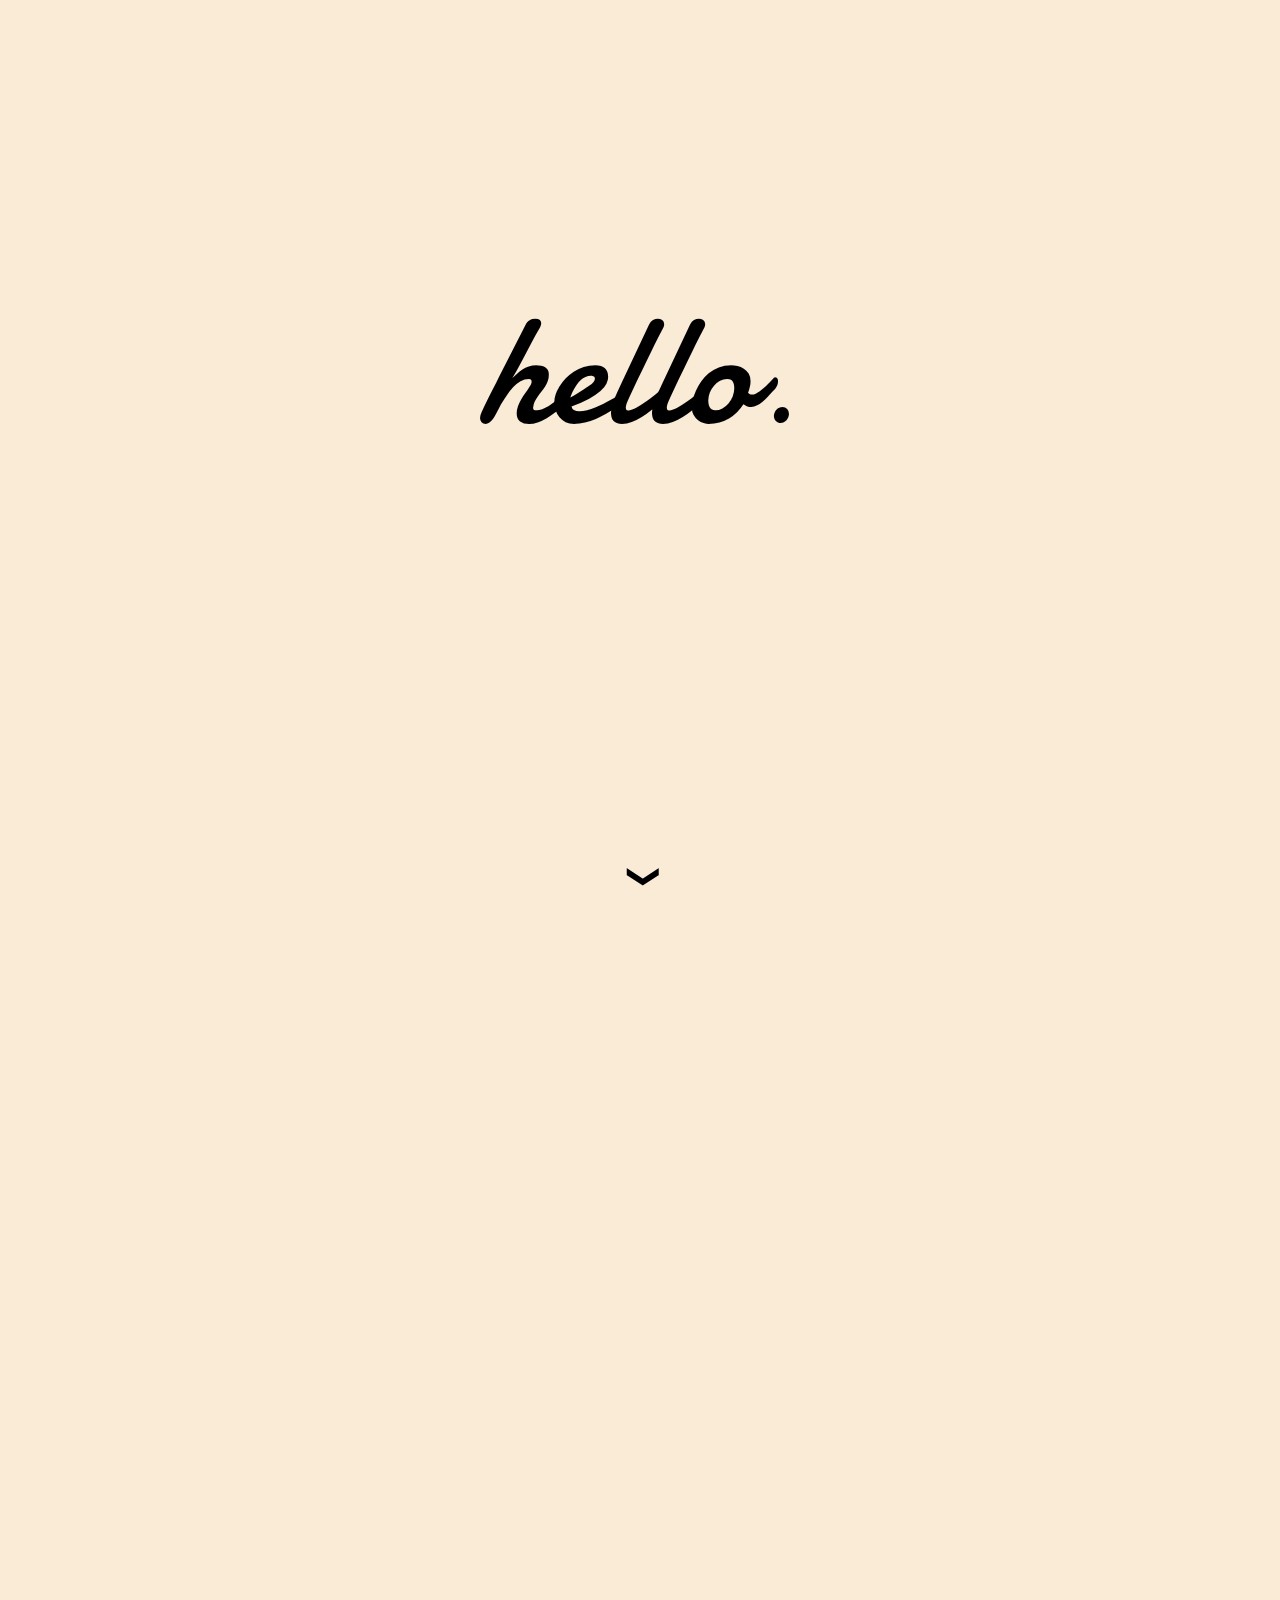
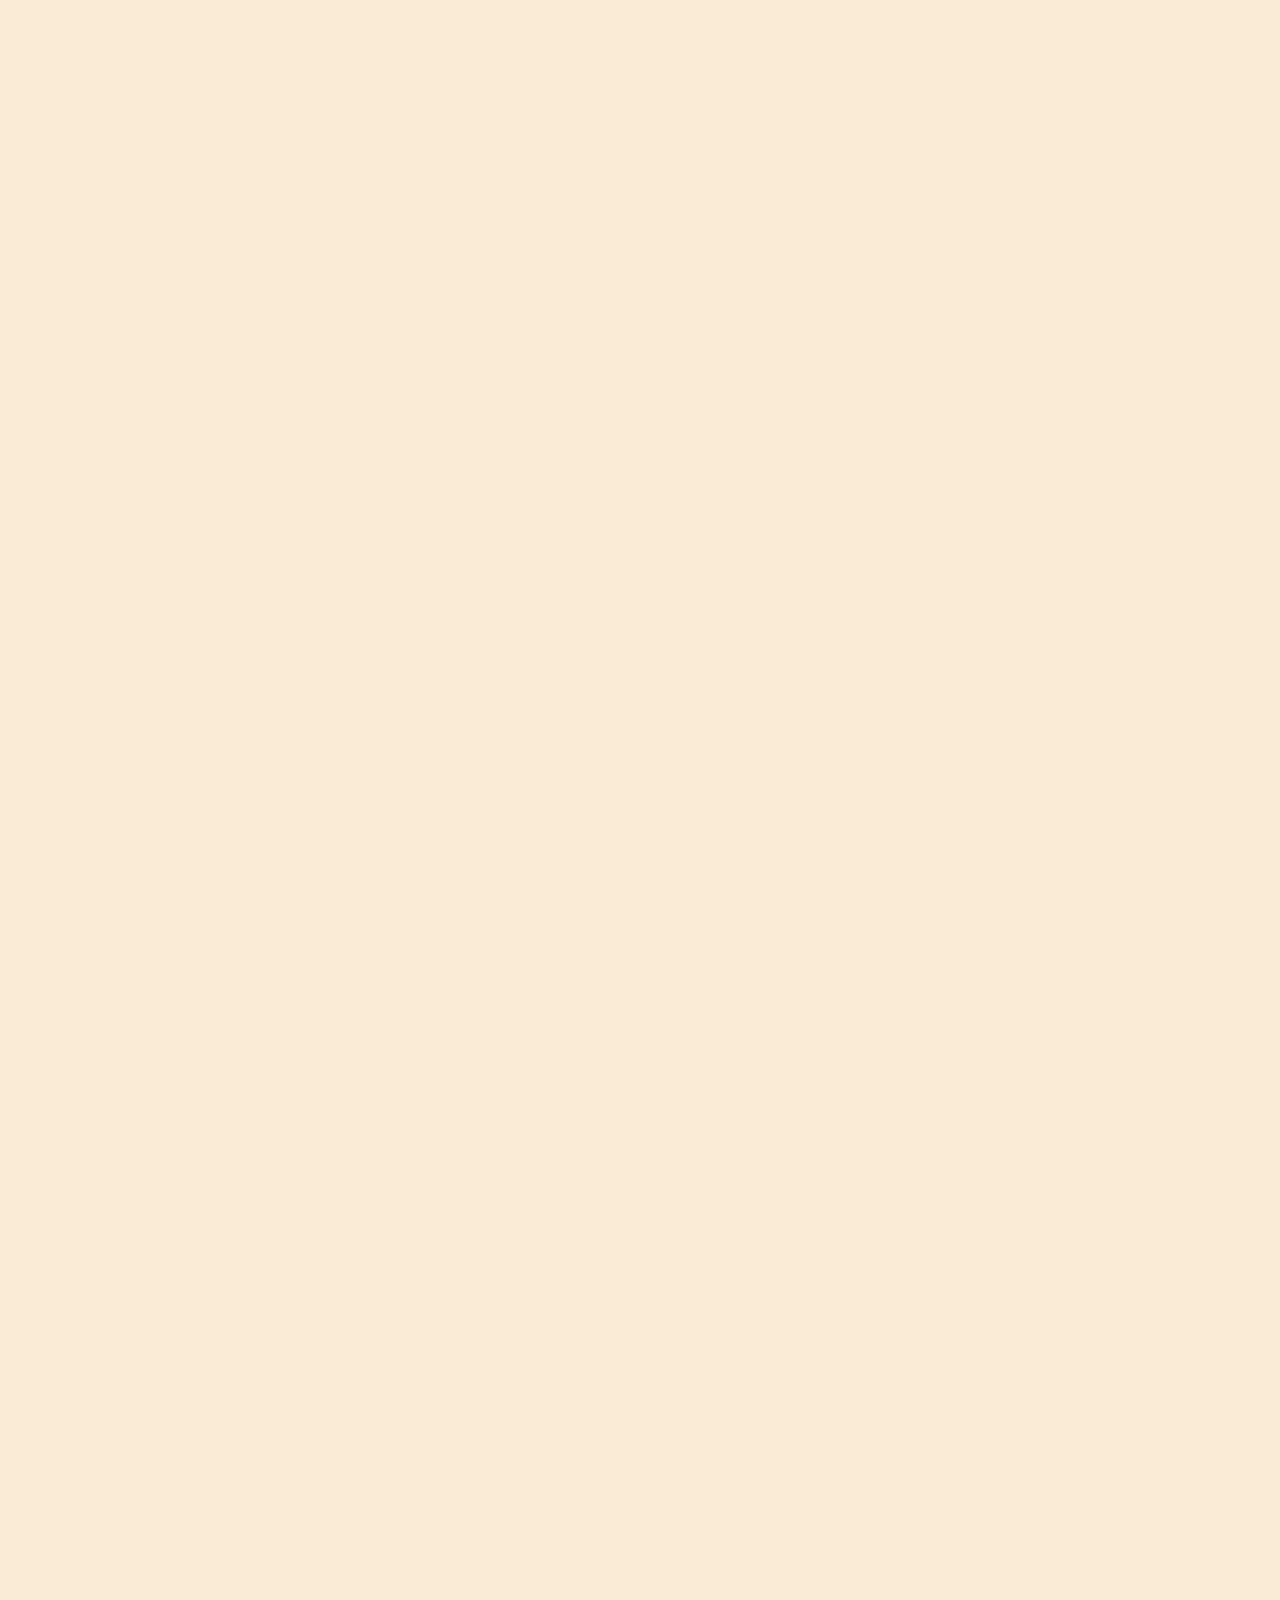
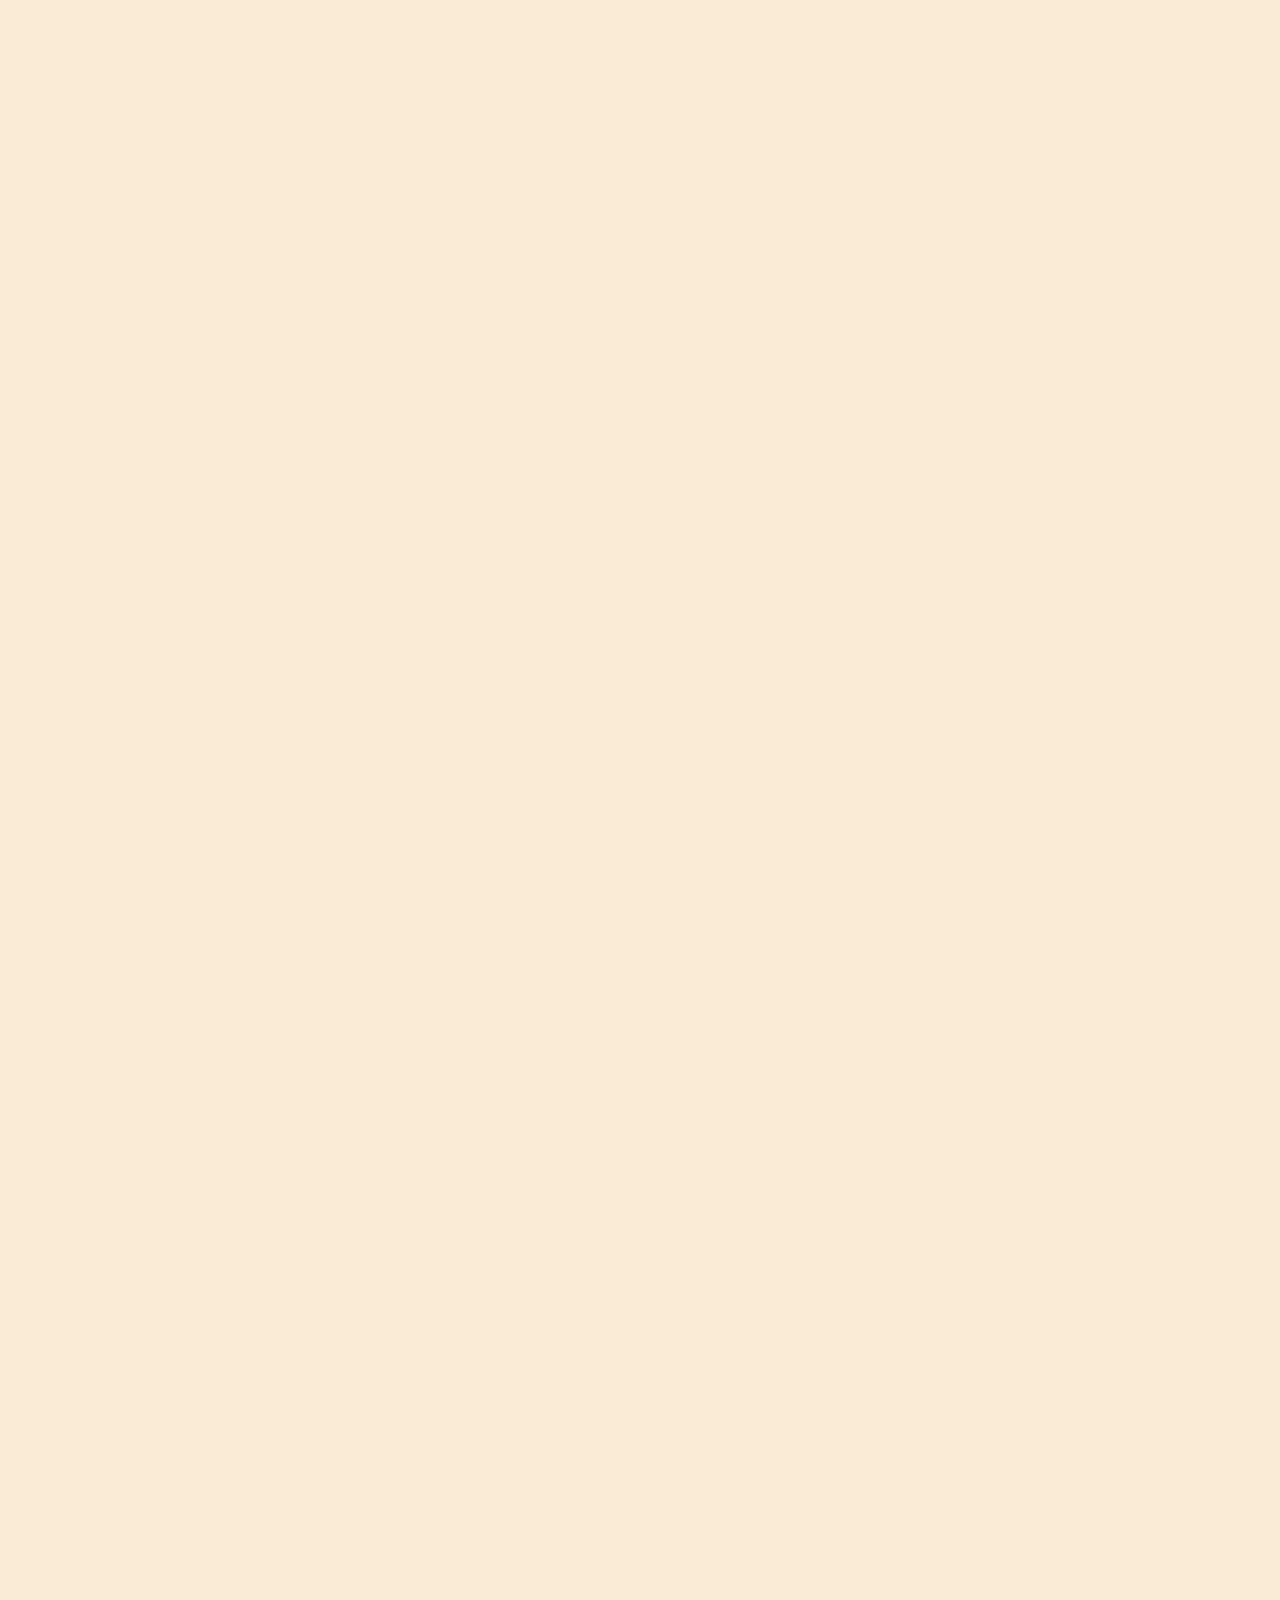
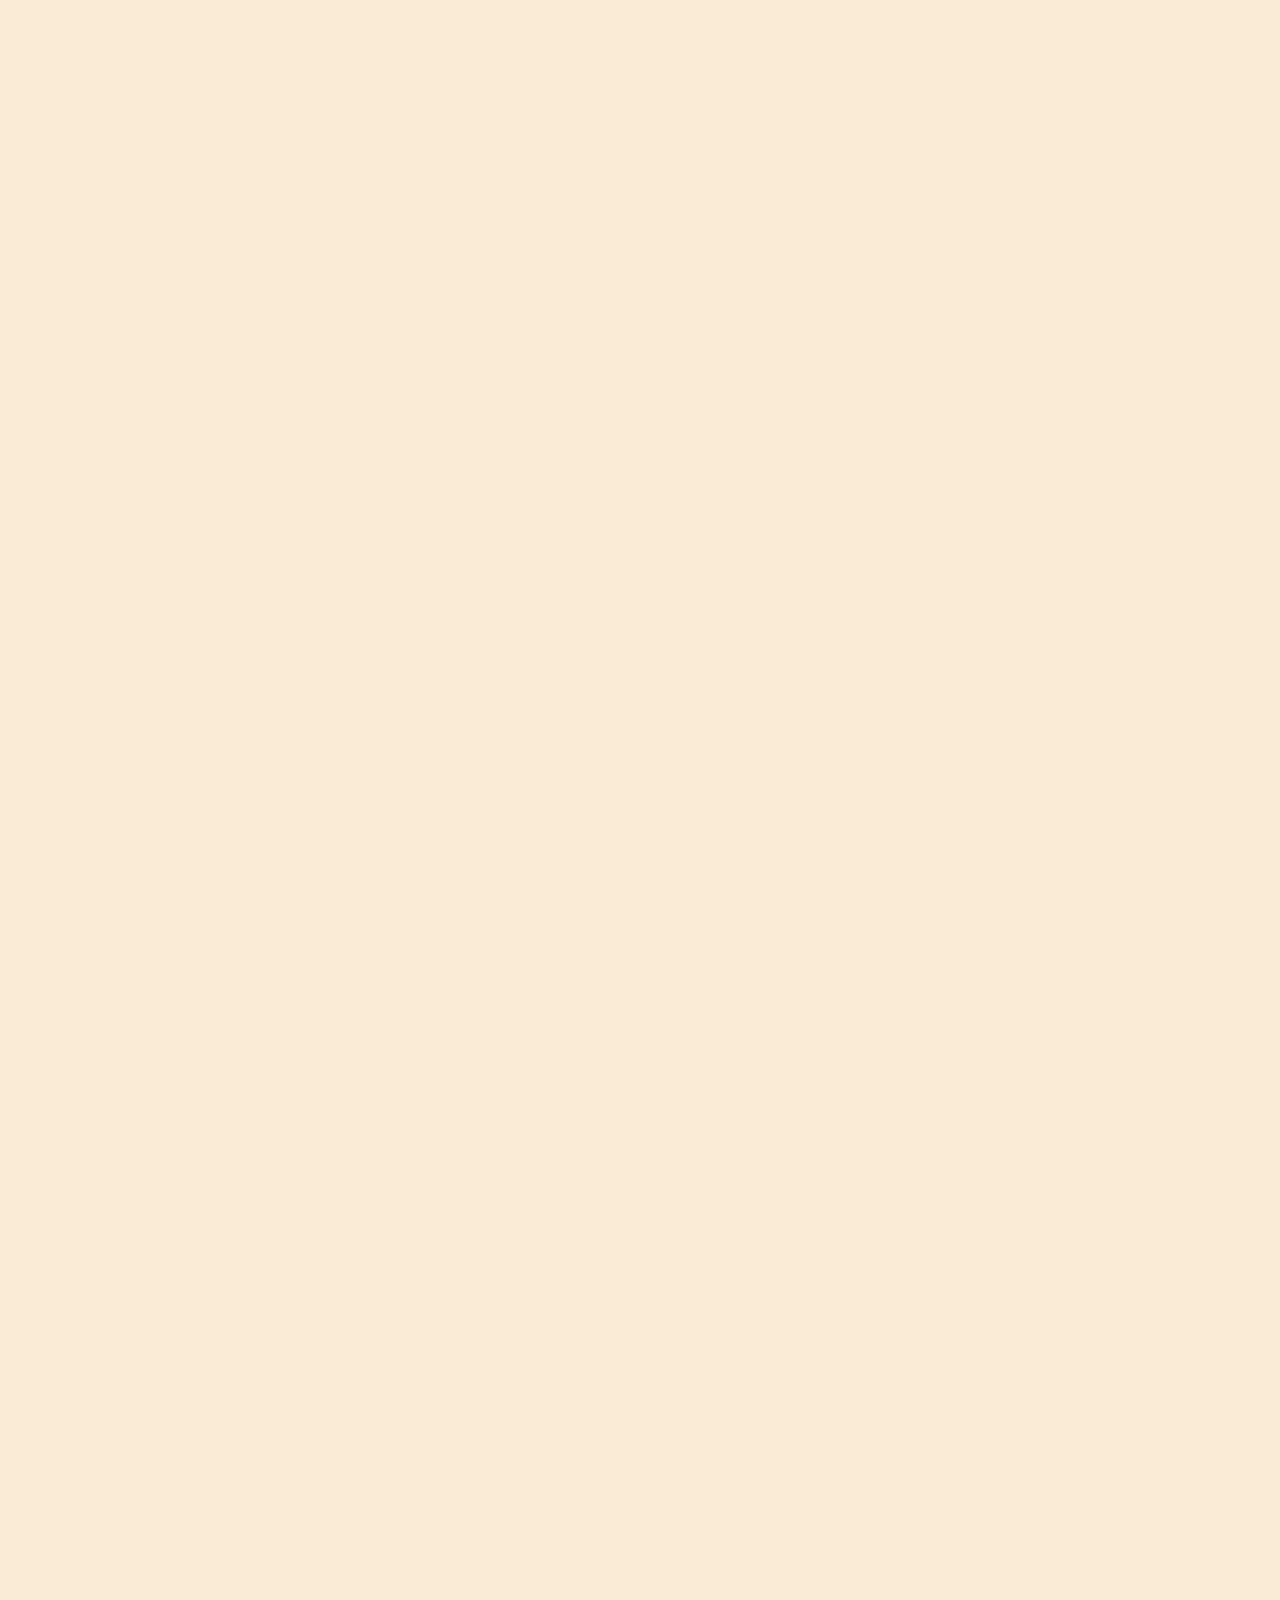
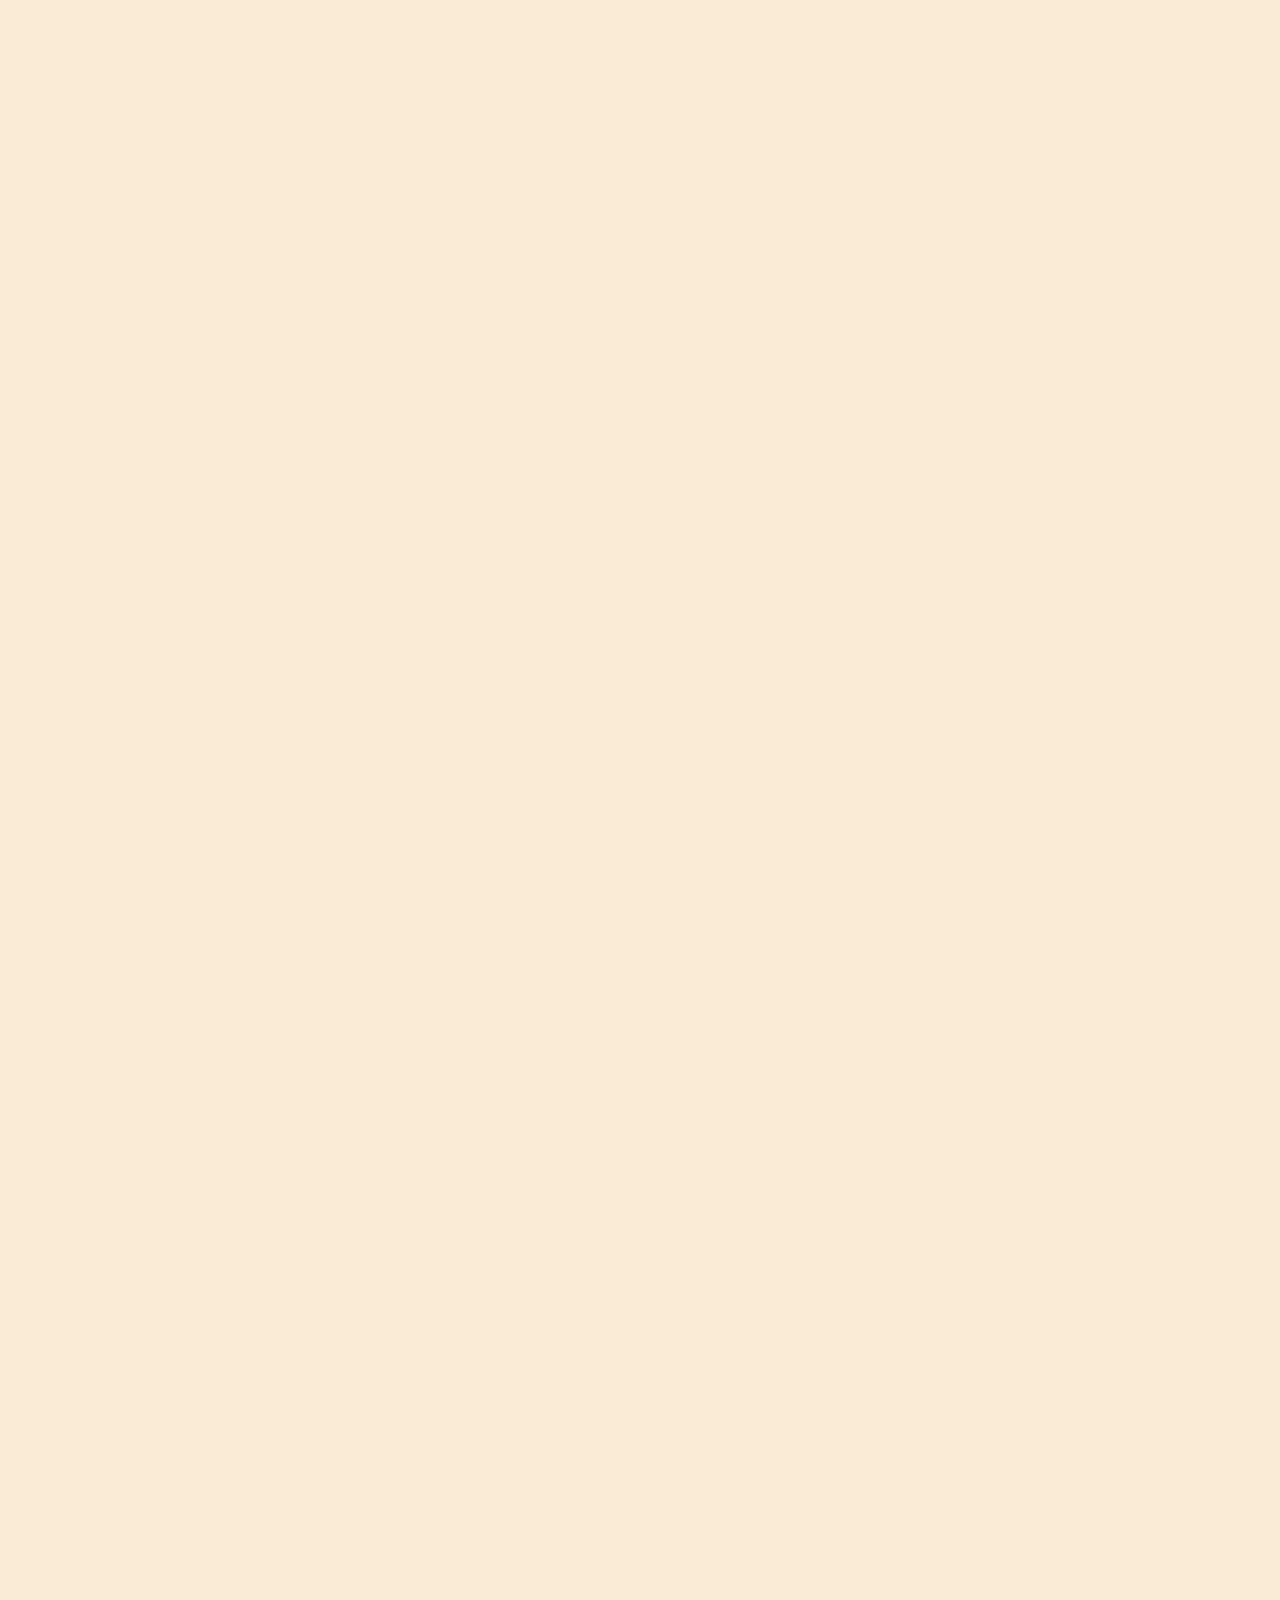
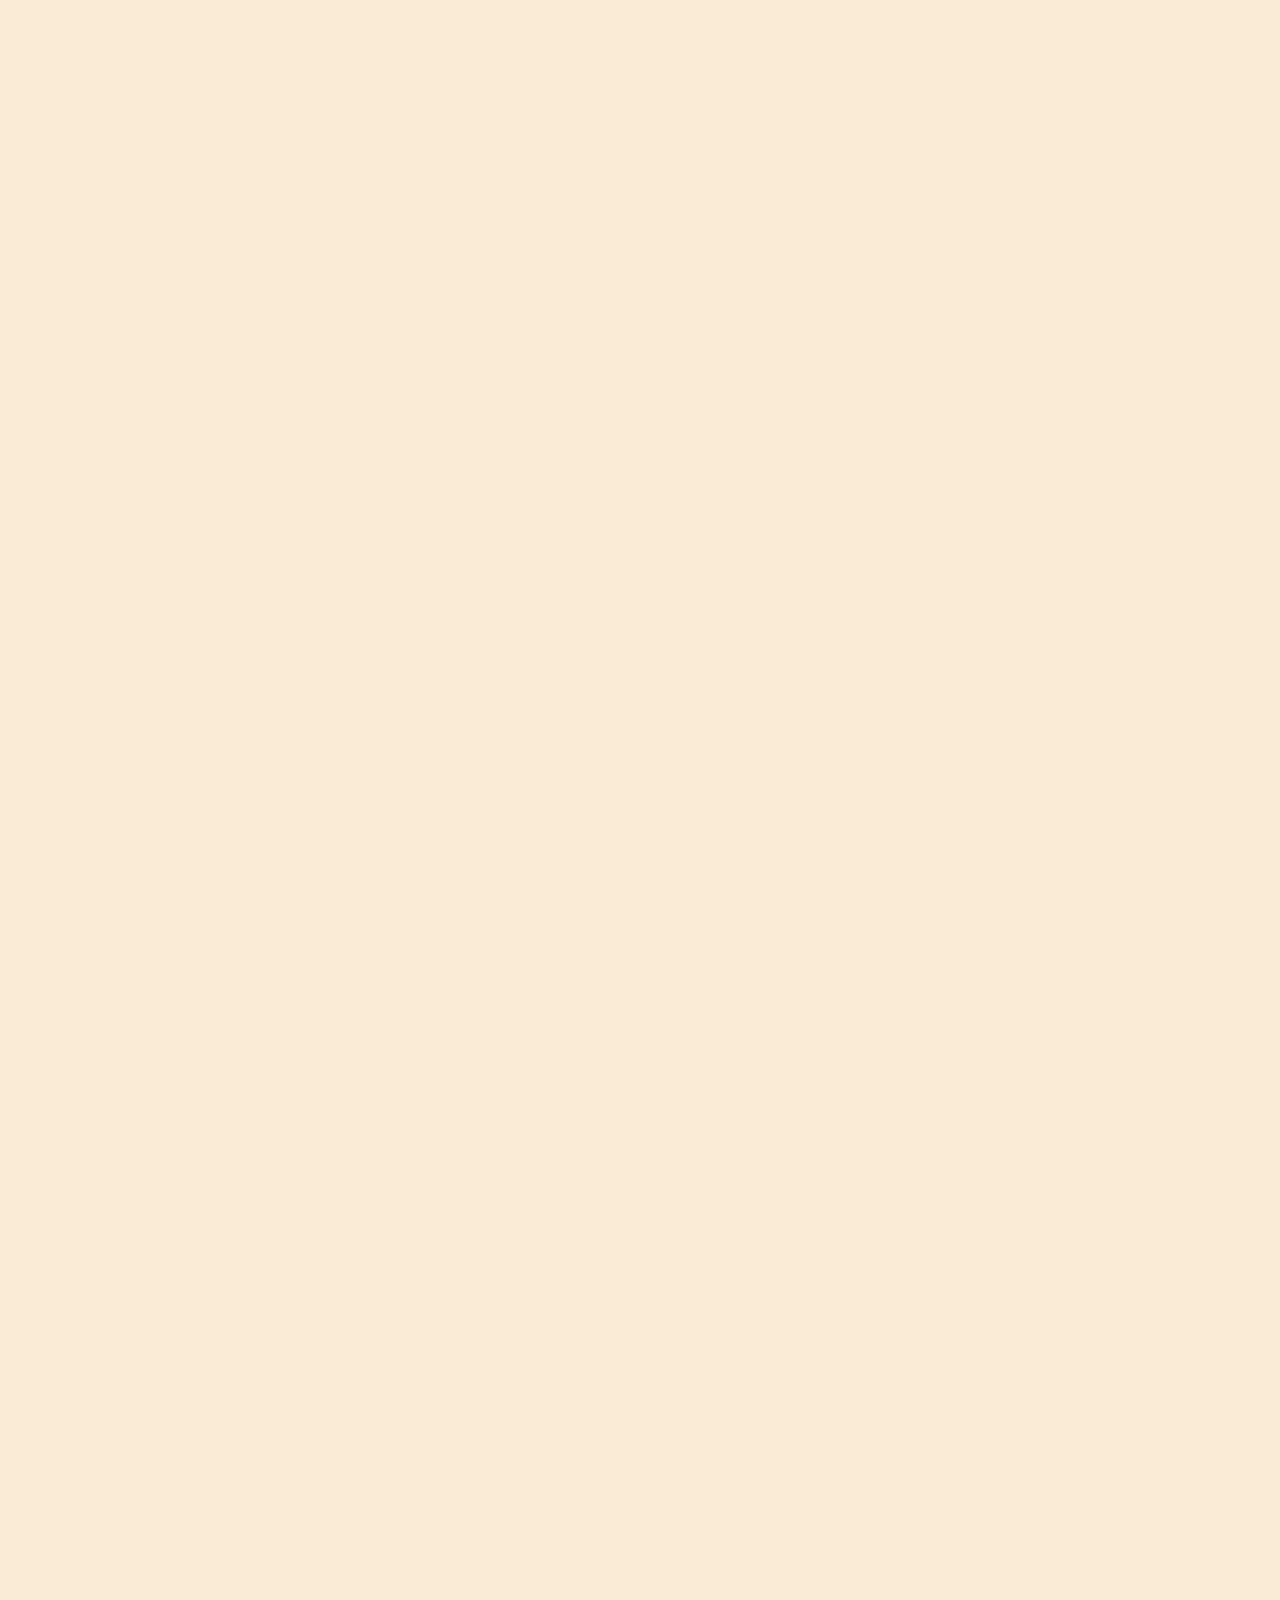
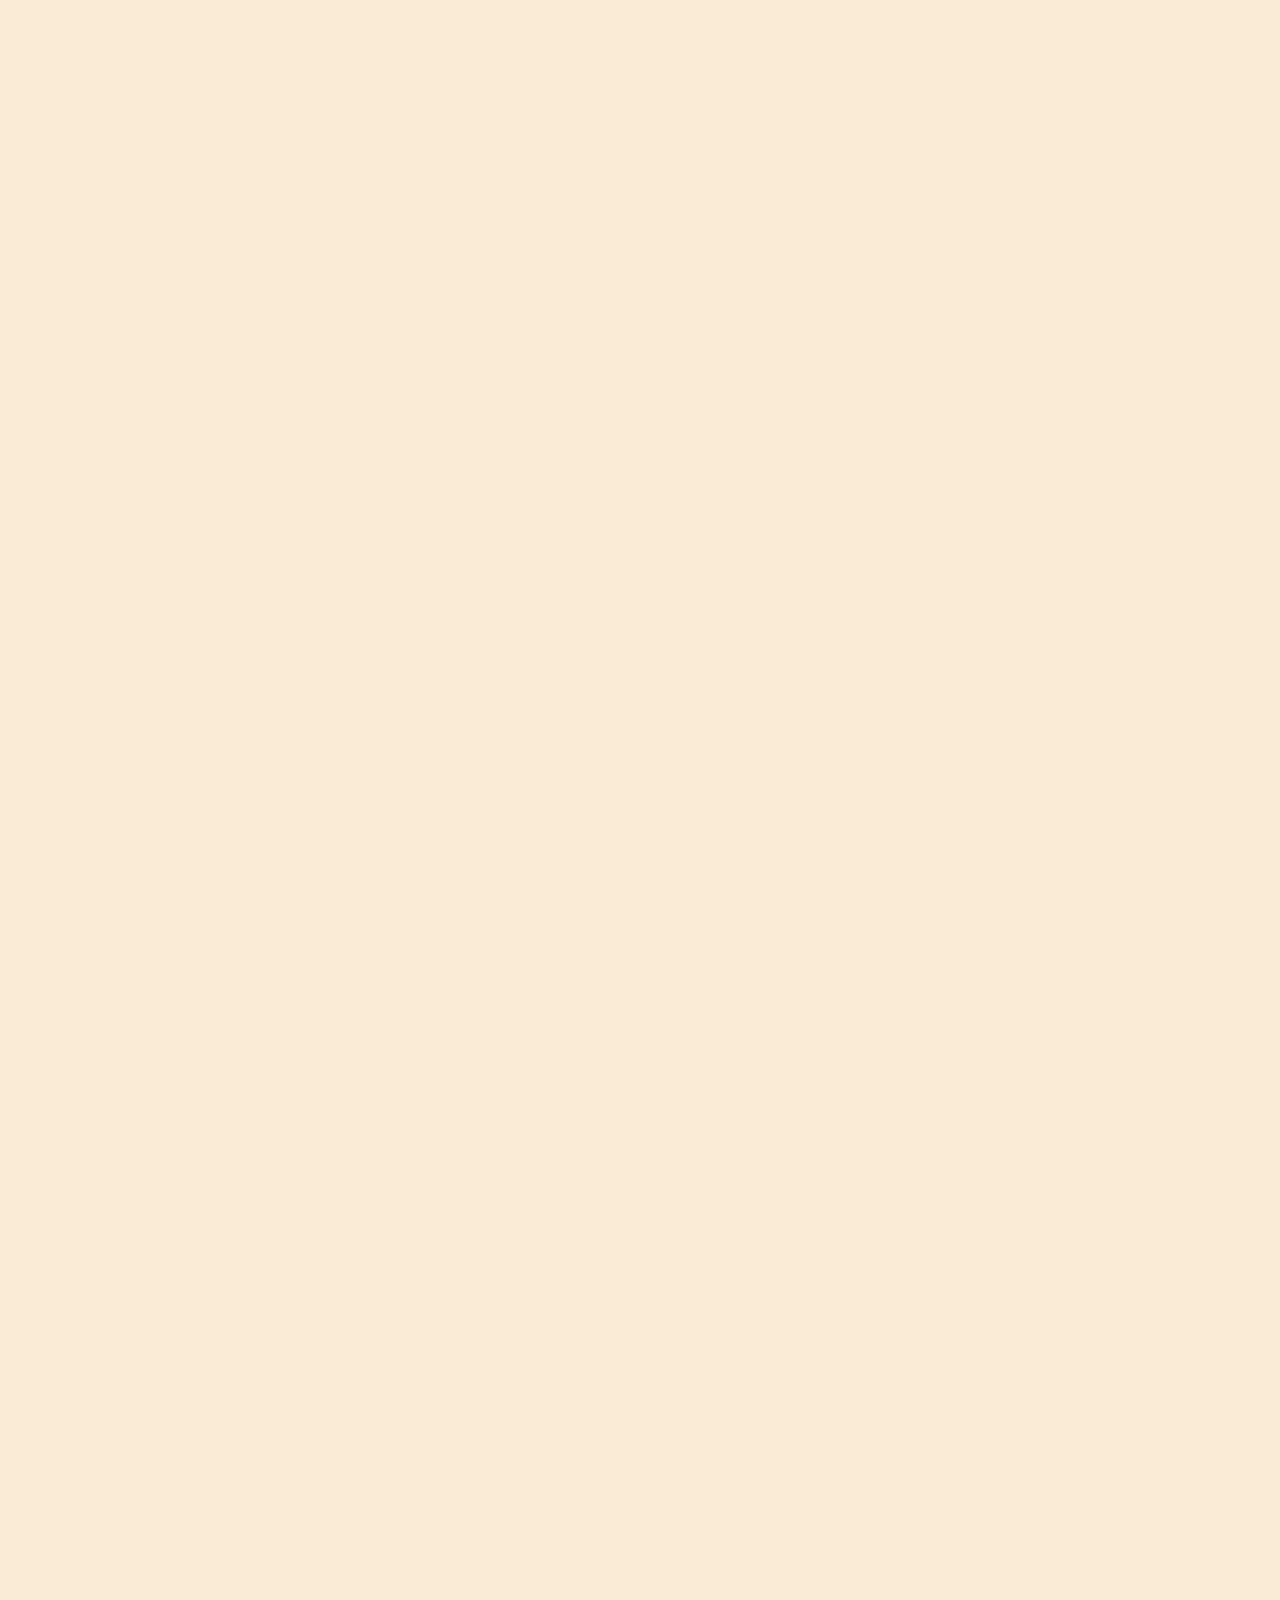
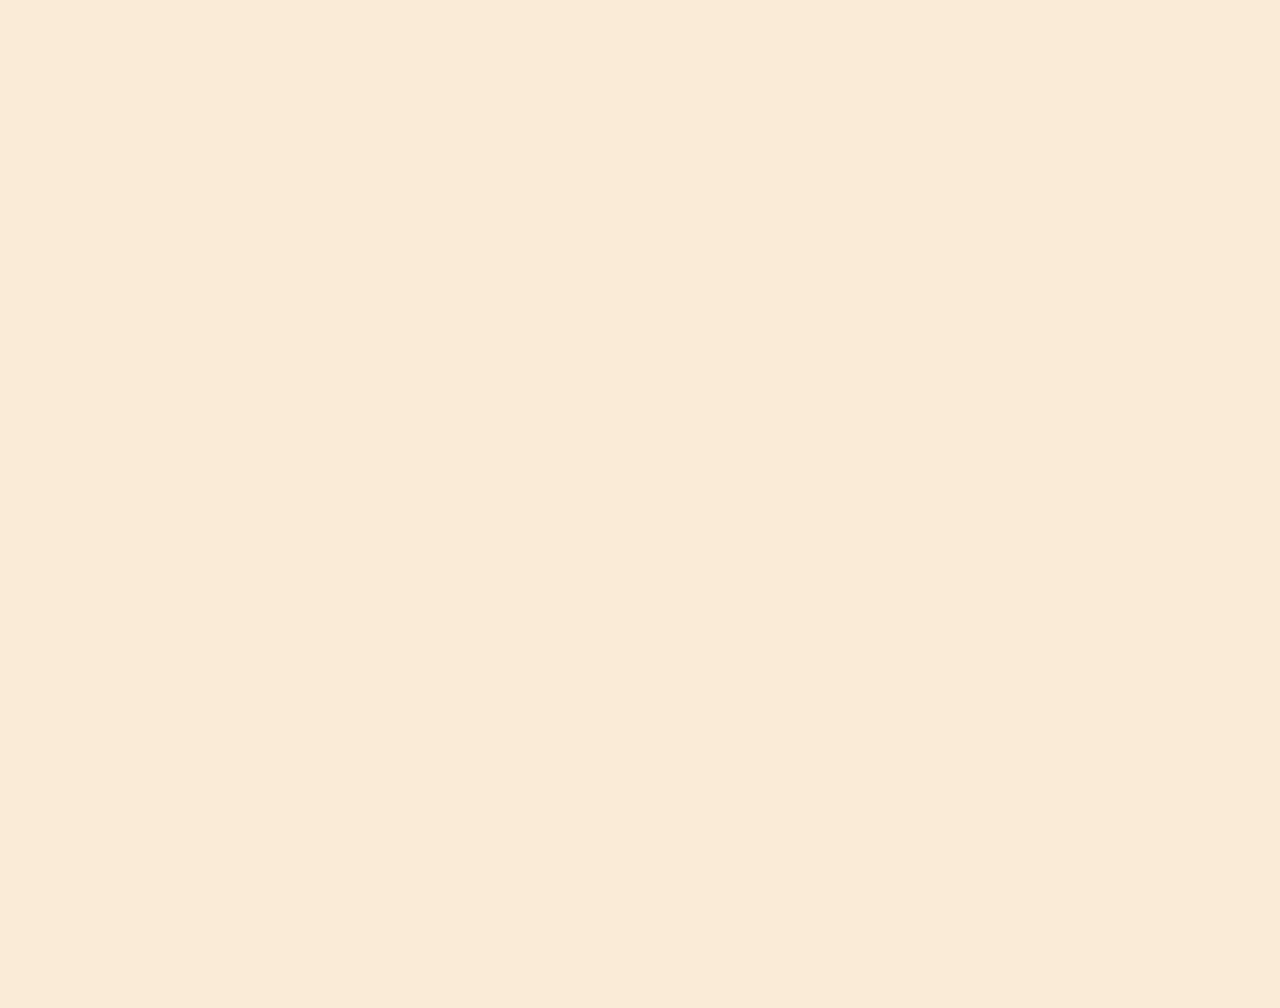
==== index.html @ c4cb9c47 "Deploying to gh-pages from  @ 0d0c3f2509e7173edc07e00ec628db871121295c 🚀" ====
<!doctype html><html lang="en"><head><meta charset="utf-8"/><link rel="icon" href="/favicon.ico"/><meta name="viewport" content="width=device-width,initial-scale=1"/><meta name="theme-color" content="#000000"/><meta name="description" content="Madeline is a front-end web developer and designer"/><link rel="apple-touch-icon" href="/logo192.png"/><link rel="manifest" href="/manifest.json"/><title>Madeline</title><link href="/static/css/main.e21a1686.chunk.css" rel="stylesheet"></head><body><noscript>You need to enable JavaScript to run this app.</noscript><div id="root"></div><script>!function(e){function t(t){for(var n,i,a=t[0],c=t[1],l=t[2],s=0,p=[];s<a.length;s++)i=a[s],Object.prototype.hasOwnProperty.call(o,i)&&o[i]&&p.push(o[i][0]),o[i]=0;for(n in c)Object.prototype.hasOwnProperty.call(c,n)&&(e[n]=c[n]);for(f&&f(t);p.length;)p.shift()();return u.push.apply(u,l||[]),r()}function r(){for(var e,t=0;t<u.length;t++){for(var r=u[t],n=!0,a=1;a<r.length;a++){var c=r[a];0!==o[c]&&(n=!1)}n&&(u.splice(t--,1),e=i(i.s=r[0]))}return e}var n={},o={1:0},u=[];function i(t){if(n[t])return n[t].exports;var r=n[t]={i:t,l:!1,exports:{}};return e[t].call(r.exports,r,r.exports,i),r.l=!0,r.exports}i.e=function(e){var t=[],r=o[e];if(0!==r)if(r)t.push(r[2]);else{var n=new Promise((function(t,n){r=o[e]=[t,n]}));t.push(r[2]=n);var u,a=document.createElement("script");a.charset="utf-8",a.timeout=120,i.nc&&a.setAttribute("nonce",i.nc),a.src=function(e){return i.p+"static/js/"+({}[e]||e)+"."+{3:"10ec6195"}[e]+".chunk.js"}(e);var c=new Error;u=function(t){a.onerror=a.onload=null,clearTimeout(l);var r=o[e];if(0!==r){if(r){var n=t&&("load"===t.type?"missing":t.type),u=t&&t.target&&t.target.src;c.message="Loading chunk "+e+" failed.\n("+n+": "+u+")",c.name="ChunkLoadError",c.type=n,c.request=u,r[1](c)}o[e]=void 0}};var l=setTimeout((function(){u({type:"timeout",target:a})}),12e4);a.onerror=a.onload=u,document.head.appendChild(a)}return Promise.all(t)},i.m=e,i.c=n,i.d=function(e,t,r){i.o(e,t)||Object.defineProperty(e,t,{enumerable:!0,get:r})},i.r=function(e){"undefined"!=typeof Symbol&&Symbol.toStringTag&&Object.defineProperty(e,Symbol.toStringTag,{value:"Module"}),Object.defineProperty(e,"__esModule",{value:!0})},i.t=function(e,t){if(1&t&&(e=i(e)),8&t)return e;if(4&t&&"object"==typeof e&&e&&e.__esModule)return e;var r=Object.create(null);if(i.r(r),Object.defineProperty(r,"default",{enumerable:!0,value:e}),2&t&&"string"!=typeof e)for(var n in e)i.d(r,n,function(t){return e[t]}.bind(null,n));return r},i.n=function(e){var t=e&&e.__esModule?function(){return e.default}:function(){return e};return i.d(t,"a",t),t},i.o=function(e,t){return Object.prototype.hasOwnProperty.call(e,t)},i.p="/",i.oe=function(e){throw console.error(e),e};var a=this["webpackJsonpportfolio-website"]=this["webpackJsonpportfolio-website"]||[],c=a.push.bind(a);a.push=t,a=a.slice();for(var l=0;l<a.length;l++)t(a[l]);var f=c;r()}([])</script><script src="/static/js/2.2f15a3e2.chunk.js"></script><script src="/static/js/main.2f40c4f0.chunk.js"></script></body></html>
---- static/css/main.e21a1686.chunk.css ----
:root{--beige:#faebd7;--grey:#696969}body{margin:0;background-color:#faebd7;background-color:var(--beige);font-family:"Jost",sans-serif;transition-duration:.8s;transition-property:background}#root{background-color:inherit}code{font-family:source-code-pro,Menlo,Monaco,Consolas,"Courier New",monospace}a{font-style:italic;color:inherit;text-decoration:underline}@media screen and (min-width:1920px){:root{font-size:20px}}@media screen and (min-width:2560px){:root{font-size:24px}}@media screen and (min-width:3072px){:root{font-size:28px}}@media screen and (min-width:3840px){:root{font-size:32px;font-size:36px}}@media screen and (min-width:4480px){:root{font-size:40px}}@media screen and (min-width:5120px){:root{font-size:44px}}@media screen and (min-width:6016px){:root{font-size:48px}}@media screen and (min-width:7680px){:root{font-size:52px}}html{-ms-scroll-snap-type:y proximity;scroll-snap-type:y proximity}:root{--big-title-size:clamp(2.5rem,40vw,10rem);--title-size:clamp(1.25rem,10vw,2.5rem);--heading-size:0;--body-size:clamp(1rem,5vw,1.25rem);--body-size-small:clamp(0.8rem,4vw,1rem);--big-link-size:clamp(1.875rem,15vw,2.5rem);--small-link-size:clamp(1.25rem,10vw,1.875rem);--big-shadow:0 3px 12px 0 rgba(0,0,0,0.7);--y-position:calc(var(--big-link-size)*1.5 + var(--title-size)*1.25);--fade-length:80px;--info-width:min(100%,22.5rem);--info-padding-h:2rem;--info-padding-v:60px;--showcase-padding-h:1.5rem;--showcase-padding-v:60px}@keyframes welcome-hello{0%{transform:translateY(50%)}to{transform:translateY(0)}}@keyframes welcome-signature{0%{opacity:0}to{opacity:1}}@keyframes slide-in{0%{transform:translateY(32px) rotate(-90deg)}to{transform:translateY(0) rotate(-90deg)}}#dynamic-background{position:fixed;width:100vw;height:100vh;top:0;left:0;right:0;bottom:0;z-index:1;padding:0;will-change:background;transition-duration:.8s}.navbar{position:-webkit-sticky;position:sticky;margin-left:min(100%,22.5rem);margin-left:var(--info-width);margin-right:0;padding-right:min(100%,22.5rem);padding-right:var(--info-width);flex:1 1;background-color:inherit;z-index:10000}.fade-in{animation:welcome-signature 1.5s ease-out 1.5s;animation-fill-mode:both;opacity:0}.slide-in{animation:slide-in .4s ease-in-out 2s;animation-fill-mode:both}div.main{position:relative;display:flex;flex-direction:column;flex:1 1;min-height:100vh;-ms-scroll-chaining:chained;overscroll-behavior:auto;text-align:center;z-index:2;background-color:inherit}@media screen and (max-width:640px){div.main>div{padding:0 1.5rem}}.signature{font-family:"Damion"}h1.signature{font-size:clamp(2.5rem,40vw,10rem);font-size:var(--big-title-size);line-height:1;overflow:visible;animation:welcome-signature 1s ease-out 0s,welcome-hello 1s ease-in-out 1s;animation-fill-mode:both}h1.signature:after{content:".";font-size:clamp(1.875rem,30vw,7.5rem)}h2.signature{font-size:clamp(1.25rem,10vw,2.5rem);font-size:var(--title-size);line-height:1.25;overflow:hidden;transition-duration:.8s;display:flex;justify-content:center;position:-webkit-sticky;position:sticky;top:0;white-space:pre;animation-delay:1s}h2.signature>div{transition-duration:.8s;display:inline-flex}p.about{font-weight:300;font-size:clamp(1rem,5vw,1.25rem);font-size:var(--body-size);margin:0 auto;padding:0 .5em}p.about,p.copy{font-family:"Jost";max-width:40rem}p.copy{font-weight:400;font-size:clamp(.8rem,4vw,1rem);font-size:var(--body-size-small)}a.main{flex:1 1}.links{position:-webkit-sticky;position:sticky;top:calc(clamp(1.25rem, 10vw, 2.5rem)*1.25);top:calc(var(--title-size)*1.25);font-size:clamp(1.875rem,15vw,2.5rem);font-size:var(--big-link-size);line-height:1.5;height:calc(clamp(1.875rem, 15vw, 2.5rem)*1.5);height:calc(var(--big-link-size)*1.5);display:flex;box-sizing:border-box;flex-wrap:wrap;place-items:center;place-content:center;text-align:center;z-index:9999}@media screen and (max-width:640px){.links{flex-direction:column}}.links:after{opacity:0;transition-duration:.8s;background-color:inherit;content:"";width:100%;height:1rem;position:absolute;top:100%;left:0;opacity:1}.links.small{font-size:clamp(1.25rem,10vw,1.875rem);font-size:var(--small-link-size)}.links div{width:clamp(10rem,60vw,15rem);transition-duration:.8s}.links.small div{width:clamp(7.5rem,40vw,10rem)}.links a{margin:0 auto;font-weight:300;place-self:center;transition-duration:.8s}.front-page,.front-page>div{min-height:50vh;max-height:50vh}.front-page>div{display:flex;flex-direction:column;flex:1 1;height:50vh}.padding{height:20vh}.page-container{display:grid;grid-template-columns:1fr;gap:40vh;grid-gap:40vh;background:inherit}.page{overflow:visible;opacity:0;transition-duration:.8s}h1,h2,h3,h4,h5,h6{margin:0;font-weight:400;font-family:"Jost"}.heading,.title{font-family:"Jost";font-weight:500}.title{font-size:clamp(1.25rem,10vw,2.5rem);font-size:var(--title-size)}.heading,.title{margin:.5em 0}.project{display:flex;justify-content:stretch;align-self:stretch}.project>div{box-sizing:border-box;margin:0}.project-info{position:-webkit-sticky;position:sticky;top:0;bottom:0;min-width:min(100%,22.5rem);min-width:var(--info-width);width:min(100%,22.5rem);width:var(--info-width);max-height:100vh;min-height:100vh;flex-shrink:0;text-align:left;height:-webkit-fit-content;height:-moz-fit-content;height:fit-content;border-right:1px solid;border-color:var(--grey);padding:60px 2rem;padding:var(--info-padding-v) var(--info-padding-h);padding-top:calc(clamp(1.875rem, 15vw, 2.5rem)*1.5 + clamp(1.25rem, 10vw, 2.5rem)*1.25);padding-top:var(--y-position);overflow-y:auto;overscroll-behavior-y:auto;mask-mode:alpha;-webkit-mask-image:linear-gradient(transparent,#000 80px,#000 calc(100% - 80px),transparent),linear-gradient(270deg,transparent 0,transparent 1px,#000 0,#000 20px,transparent 0,transparent);mask-image:linear-gradient(transparent,#000 80px,#000 calc(100% - 80px),transparent),linear-gradient(270deg,transparent 0,transparent 1px,#000 0,#000 20px,transparent 0,transparent);-webkit-mask-image:linear-gradient(transparent,#000 var(--fade-length),#000 calc(100% - var(--fade-length)),transparent),linear-gradient(270deg,transparent 0,transparent 1px,#000 0,#000 20px,transparent 0,transparent);mask-image:linear-gradient(transparent,#000 var(--fade-length),#000 calc(100% - var(--fade-length)),transparent),linear-gradient(270deg,transparent 0,transparent 1px,#000 0,#000 20px,transparent 0,transparent)}#about{position:fixed;top:calc(clamp(1.875rem, 15vw, 2.5rem)*1.5 + clamp(1.25rem, 10vw, 2.5rem)*1.25);top:var(--y-position);left:0;right:0;bottom:0;z-index:10;background-color:inherit;width:100vw;transform:translateY(100vh) opacity(0)}#about[data-visible=true]{transform:translateY(0) opacity(1)}.project-showcase{flex:1 1;text-align:left;padding:60px 1.5rem;padding:var(--showcase-padding-v) var(--showcase-padding-h);padding-top:calc(clamp(1.875rem, 15vw, 2.5rem)*1.5 + clamp(1.25rem, 10vw, 2.5rem)*1.25);padding-top:var(--y-position);overflow:hidden}.project-showcase p{margin-left:0}.project-showcase section{position:relative}.sticky{background:inherit;position:-webkit-sticky;position:sticky}.invisible{pointer-events:none;opacity:0;visibility:hidden}.software-image{display:flex;flex:1 1;max-width:100%;transition-duration:.2s}.software-image:focus-within{position:fixed;z-index:100000000;max-width:96vw;max-height:96vh;top:0;left:0}.mobile-image{max-width:70%;margin:auto}.centre-outer{display:flex;width:min(20vh,20vw);height:min(20vh,20vw);background:red;justify-content:center;align-content:center}.centred{display:flex;width:min(10vh,10vw);height:min(10vh,10vw);background:green;margin:auto}.list-nav{background-color:rgba(0,0,0,.95);-webkit-backdrop-filter:blur(20px);backdrop-filter:blur(20px);position:fixed;top:0;left:0;right:0;bottom:0;height:100vh;display:flex;flex-direction:column;justify-content:center;align-content:center;transition-duration:.4s;z-index:100000000;color:#fff}#nav-top,.list-nav{width:100vw;pointer-events:none}#nav-top{height:10vh;border-bottom:1px solid var(--grey);margin:0 0 auto}#nav-bottom{width:100vw;height:10vh;border-top:1px solid var(--grey);margin:auto 0 0;pointer-events:none}.list-nav ul{display:flex;flex-direction:column;margin:auto;list-style:none}.list-nav li{transition-duration:.2s}.list-nav li:hover{text-shadow:0 1px 4px hsla(0,0%,100%,.8)}.list-nav a{font-style:normal;font-size:1.25rem;text-decoration:none;transition-duration:.2s}@font-face{font-family:"Damion";font-weight:400;src:url(/static/media/Damion-Regular.2e24147a.ttf)}@font-face{font-family:"Jost";font-weight:100;src:url(/static/media/Jost-VF.a4f728f4.ttf)}@font-face{font-family:"Jost";font-weight:200;src:url(/static/media/Jost-VF.a4f728f4.ttf)}@font-face{font-family:"Jost";font-weight:300;src:url(/static/media/Jost-VF.a4f728f4.ttf)}@font-face{font-family:"Jost";font-weight:400;src:url(/static/media/Jost-VF.a4f728f4.ttf)}@font-face{font-family:"Jost";font-weight:500;src:url(/static/media/Jost-VF.a4f728f4.ttf)}@font-face{font-family:"Jost";font-weight:600;src:url(/static/media/Jost-VF.a4f728f4.ttf)}@font-face{font-family:"Jost";font-weight:700;src:url(/static/media/Jost-VF.a4f728f4.ttf)}@font-face{font-family:"Jost";font-weight:800;src:url(/static/media/Jost-VF.a4f728f4.ttf)}@font-face{font-family:"Jost";font-weight:900;src:url(/static/media/Jost-VF.a4f728f4.ttf)}
/*# sourceMappingURL=main.e21a1686.chunk.css.map */
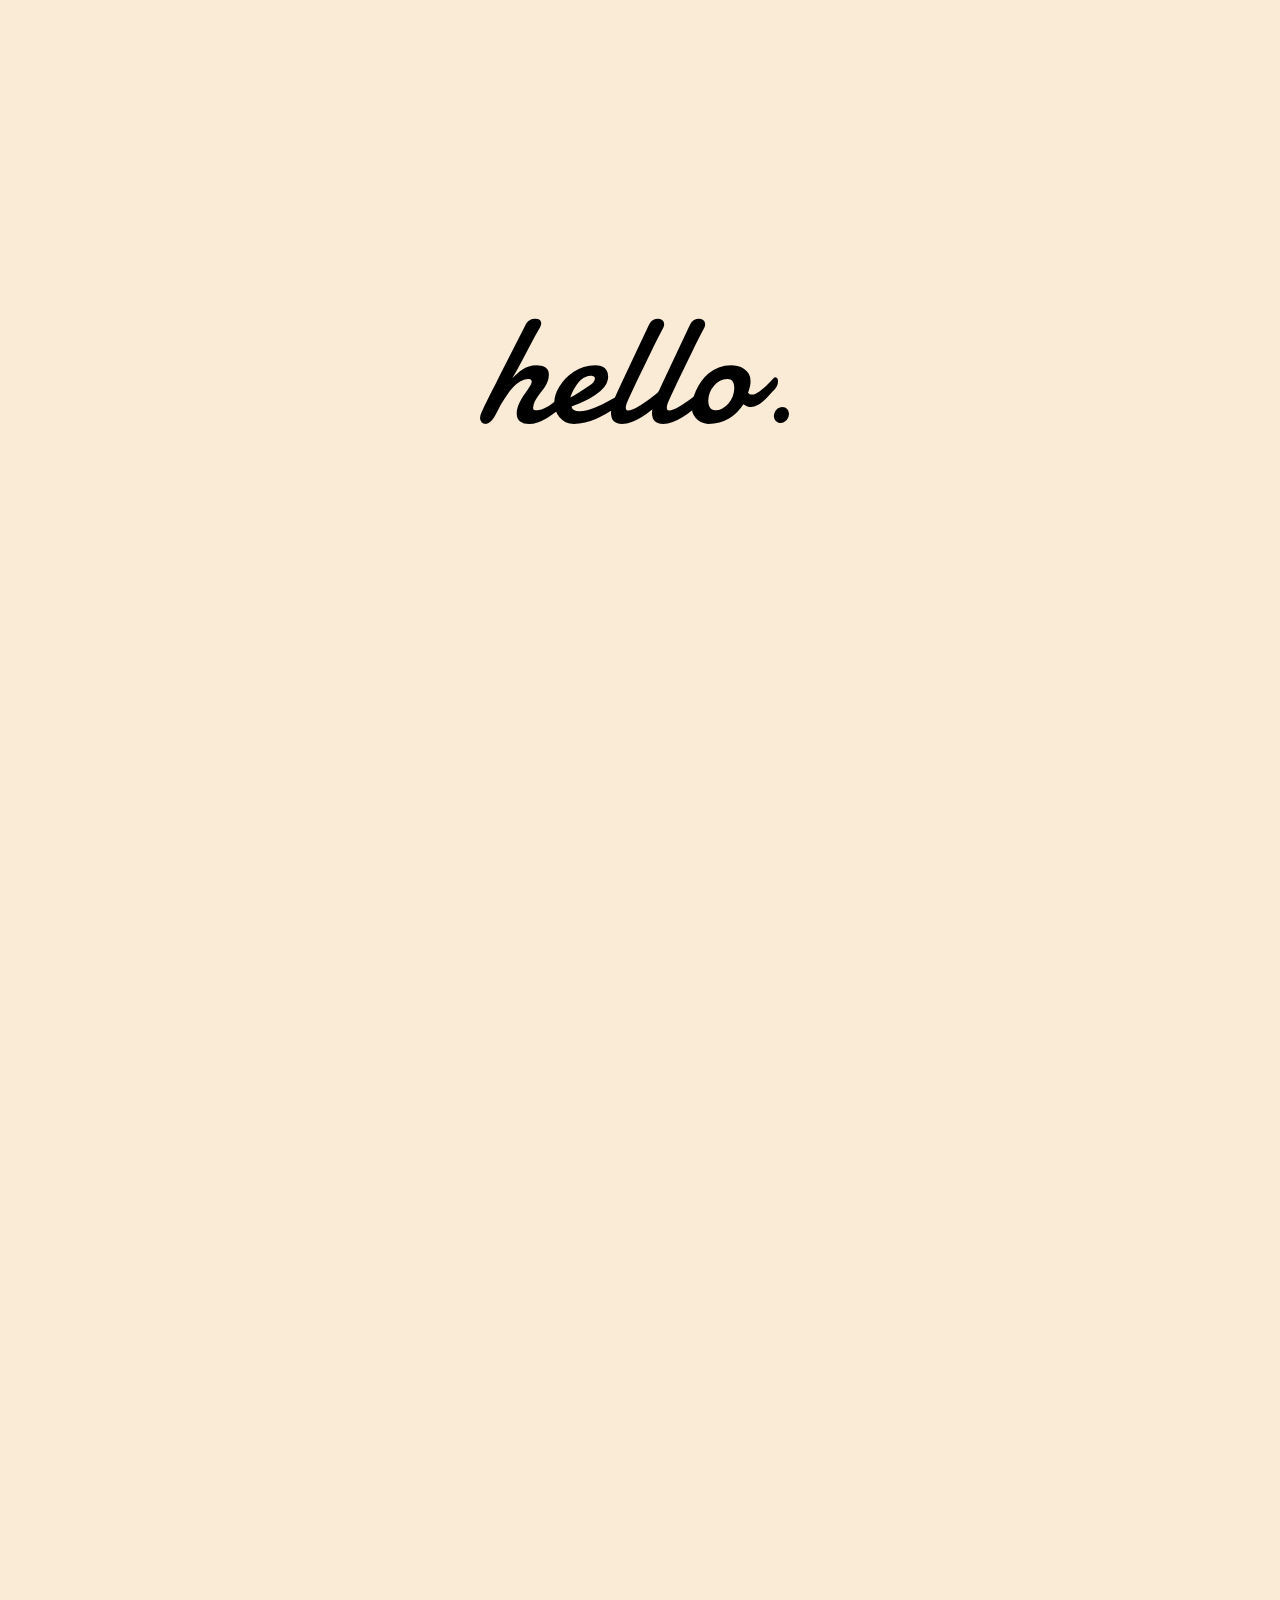
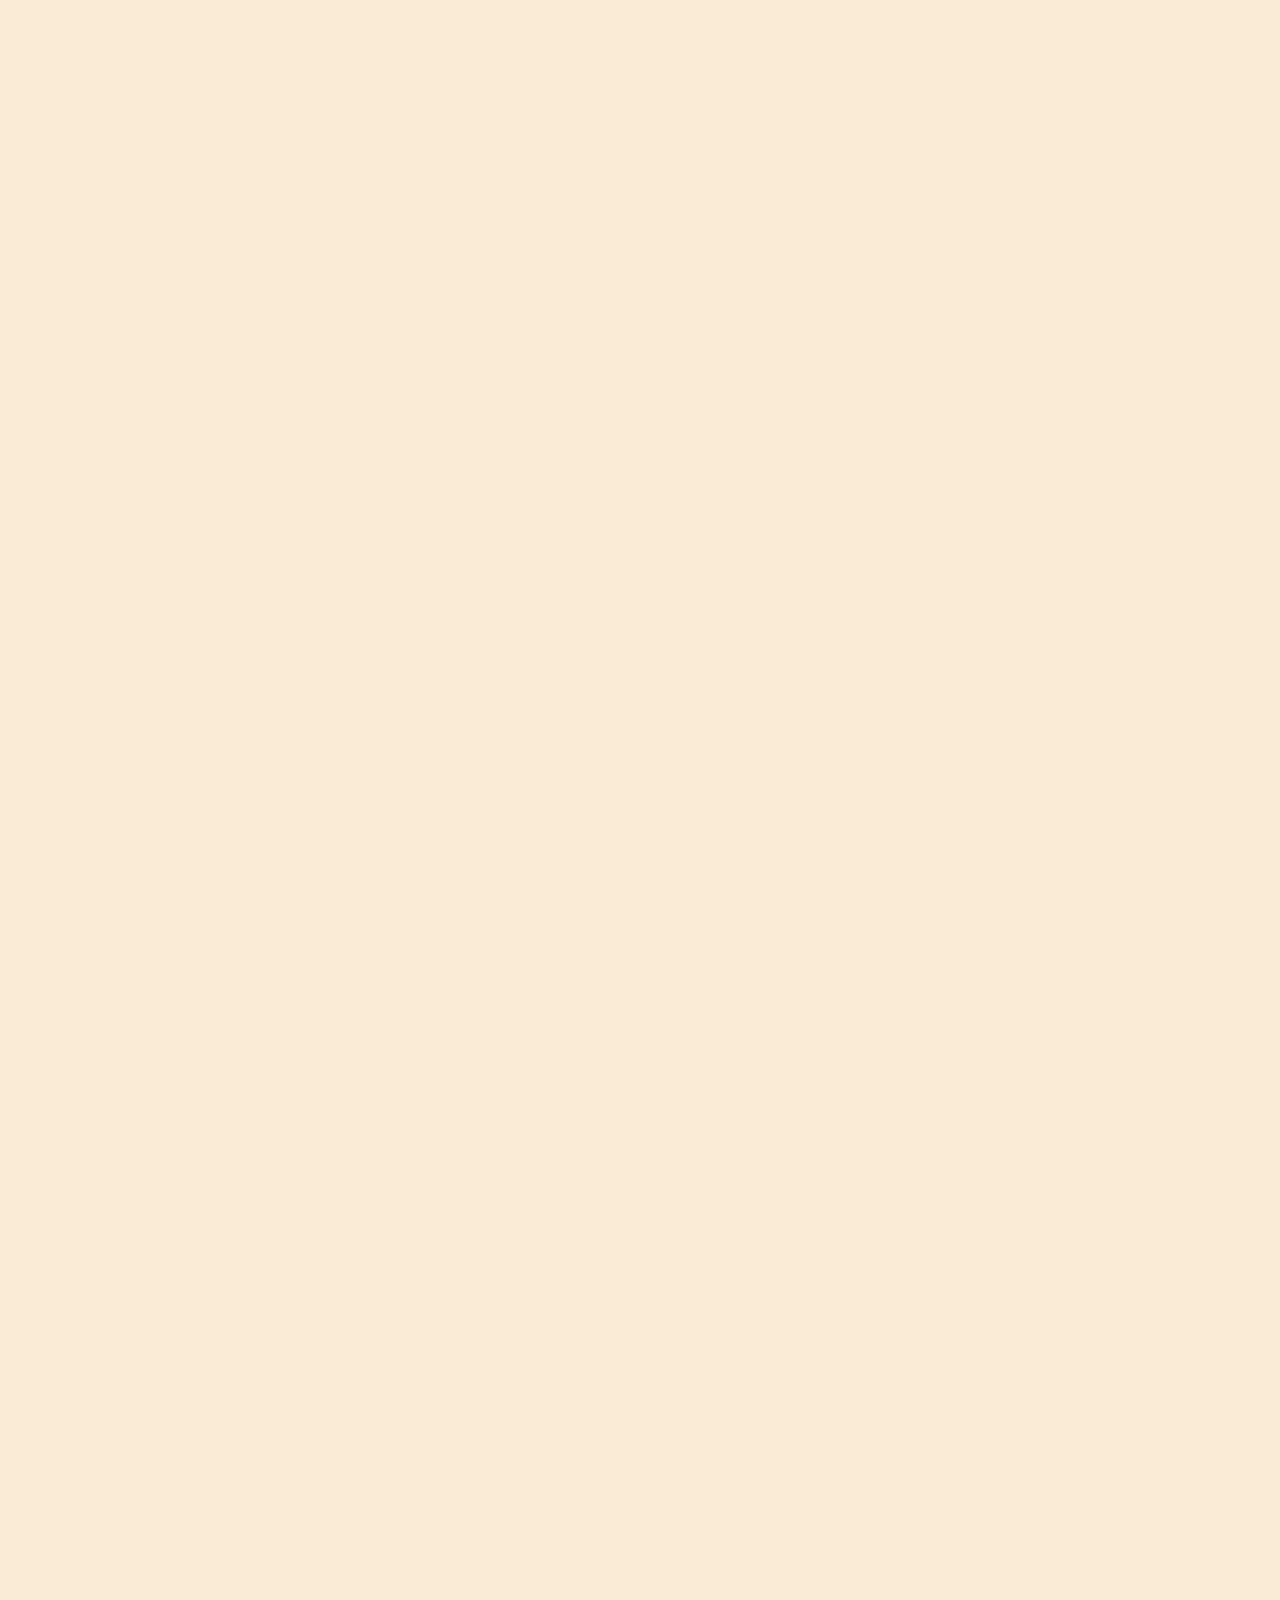
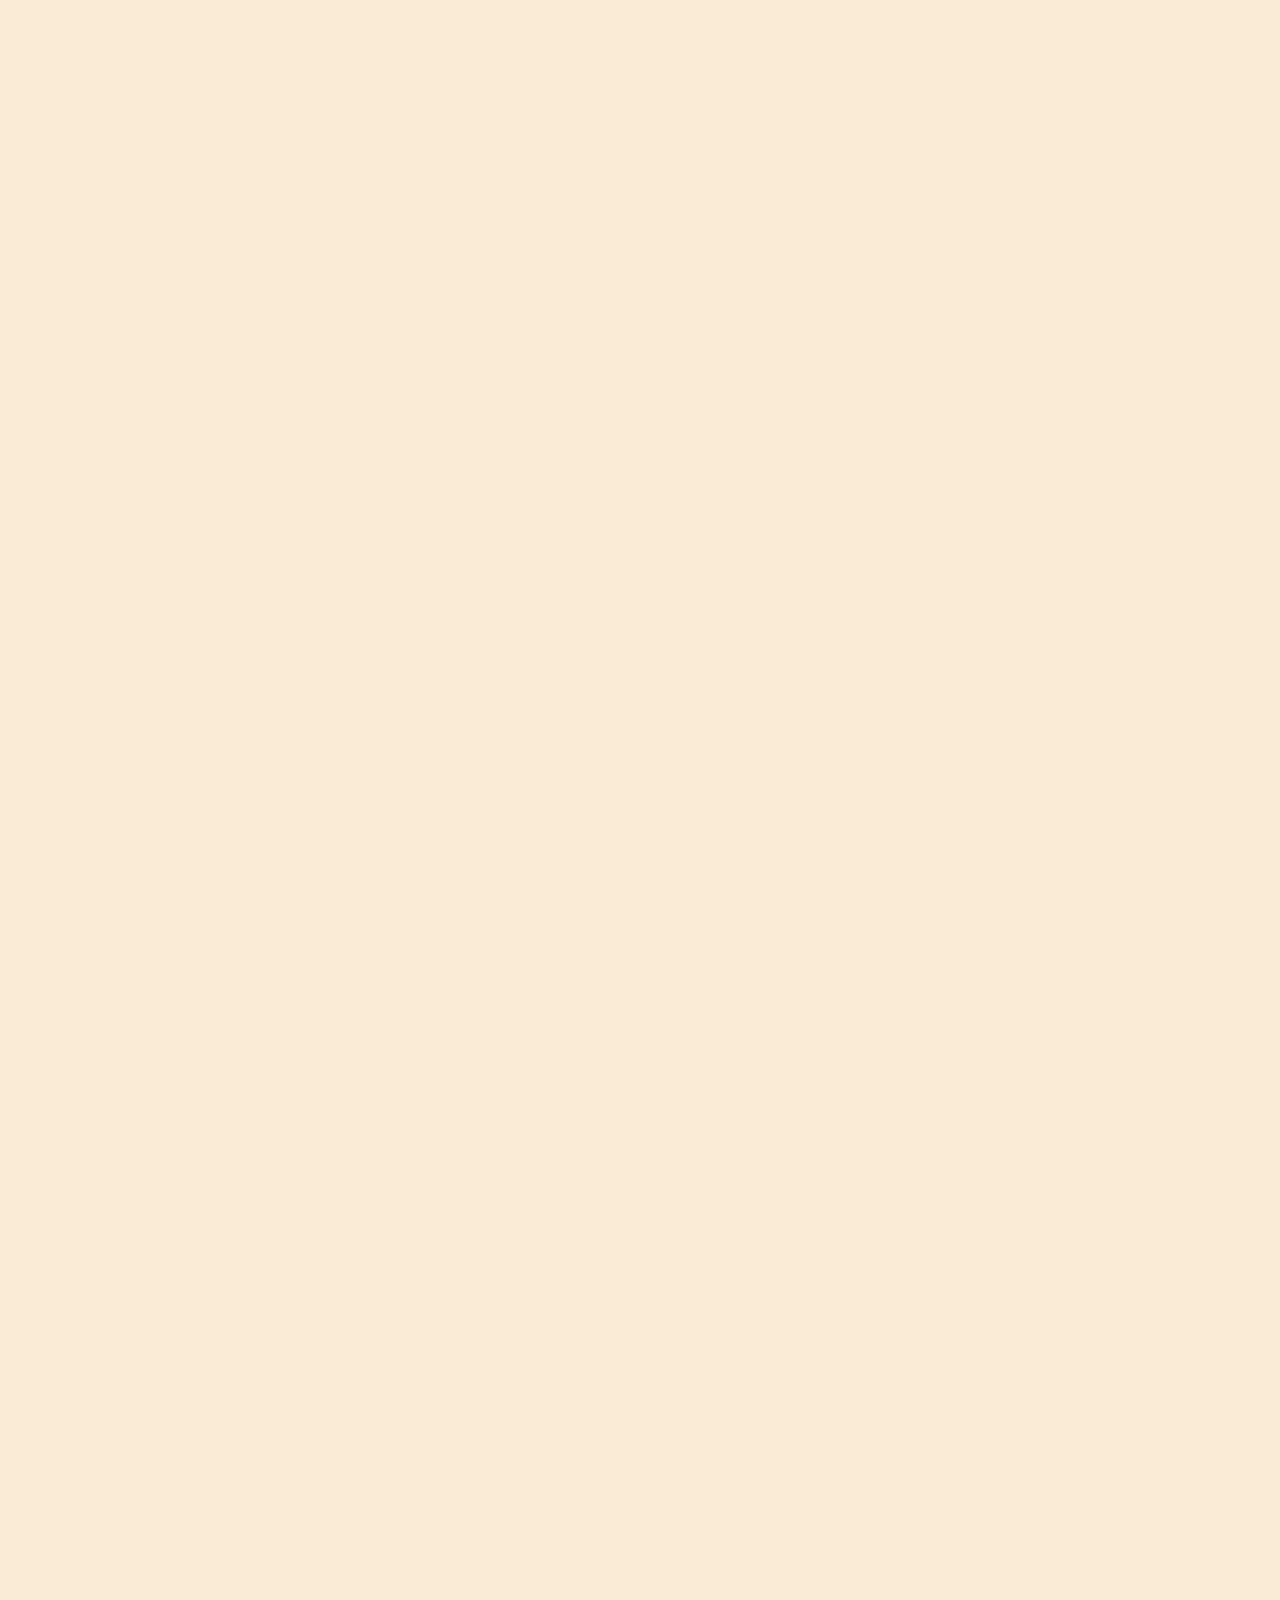
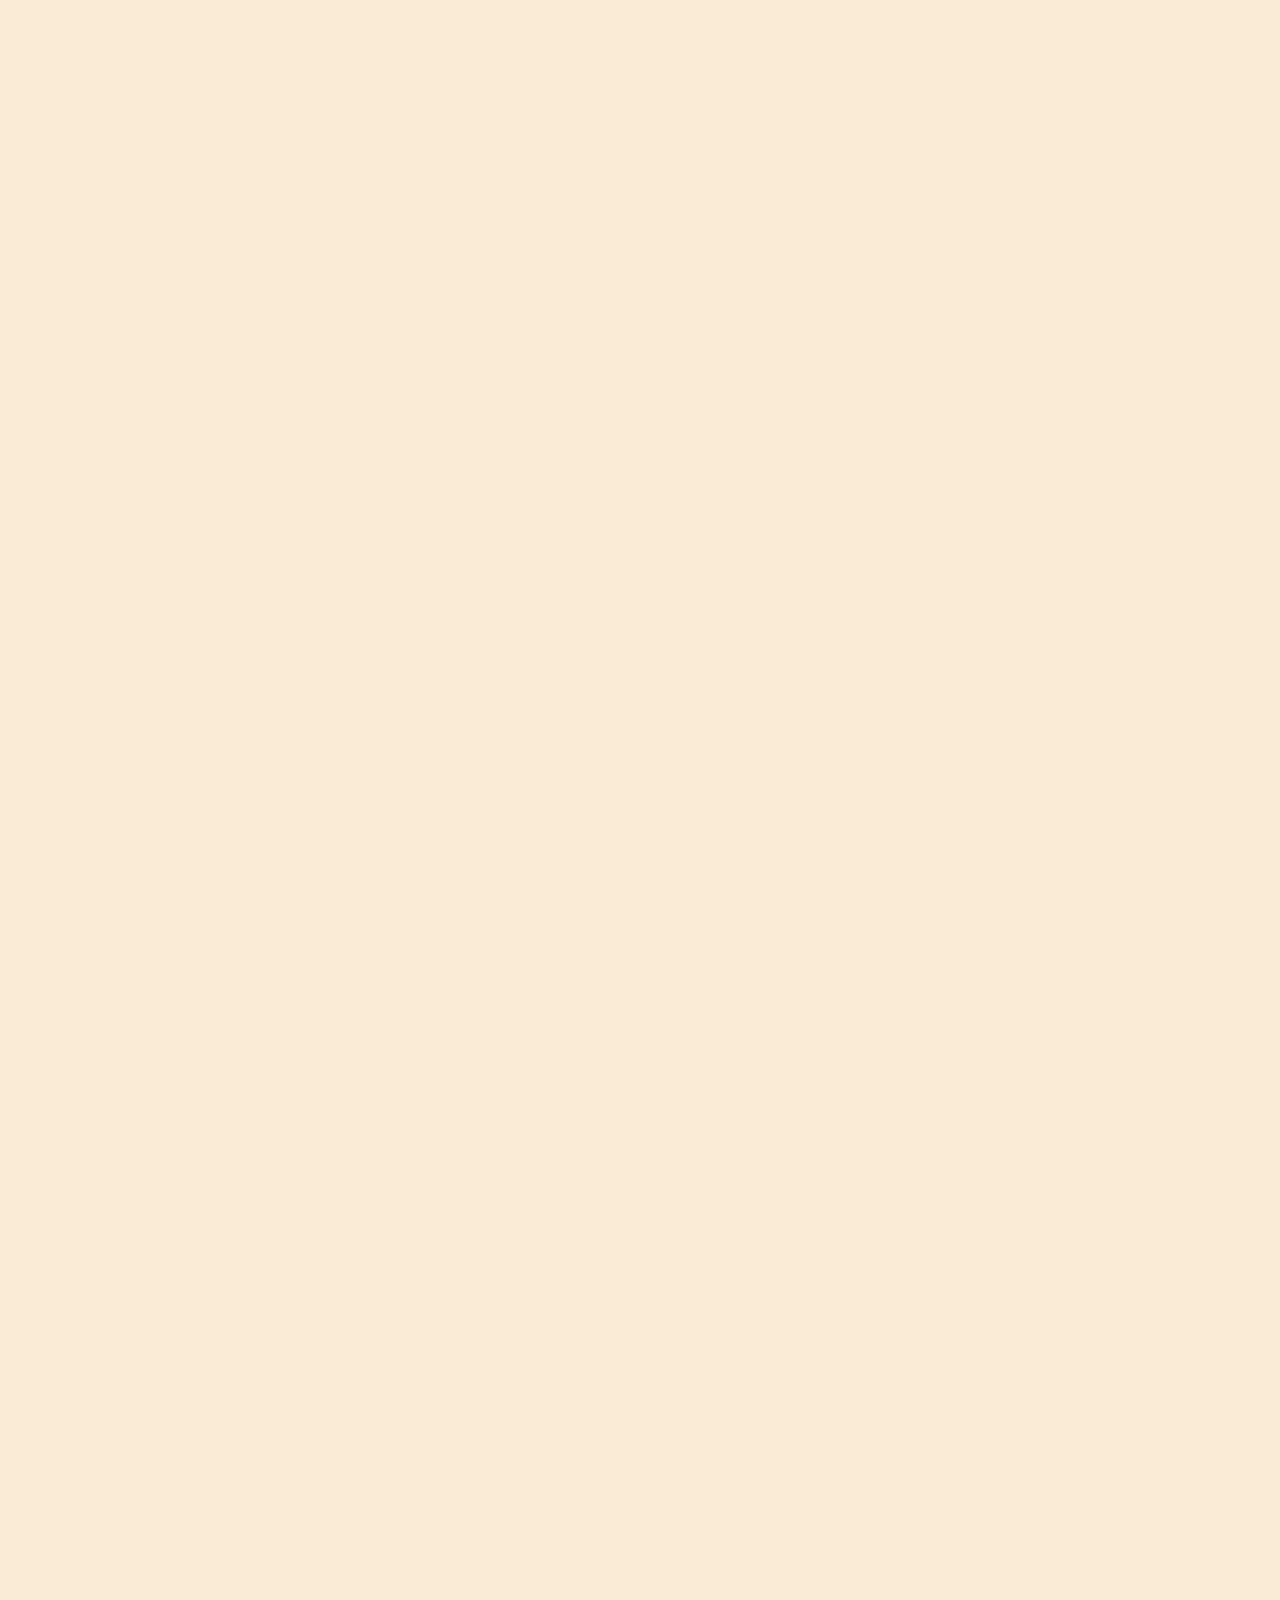
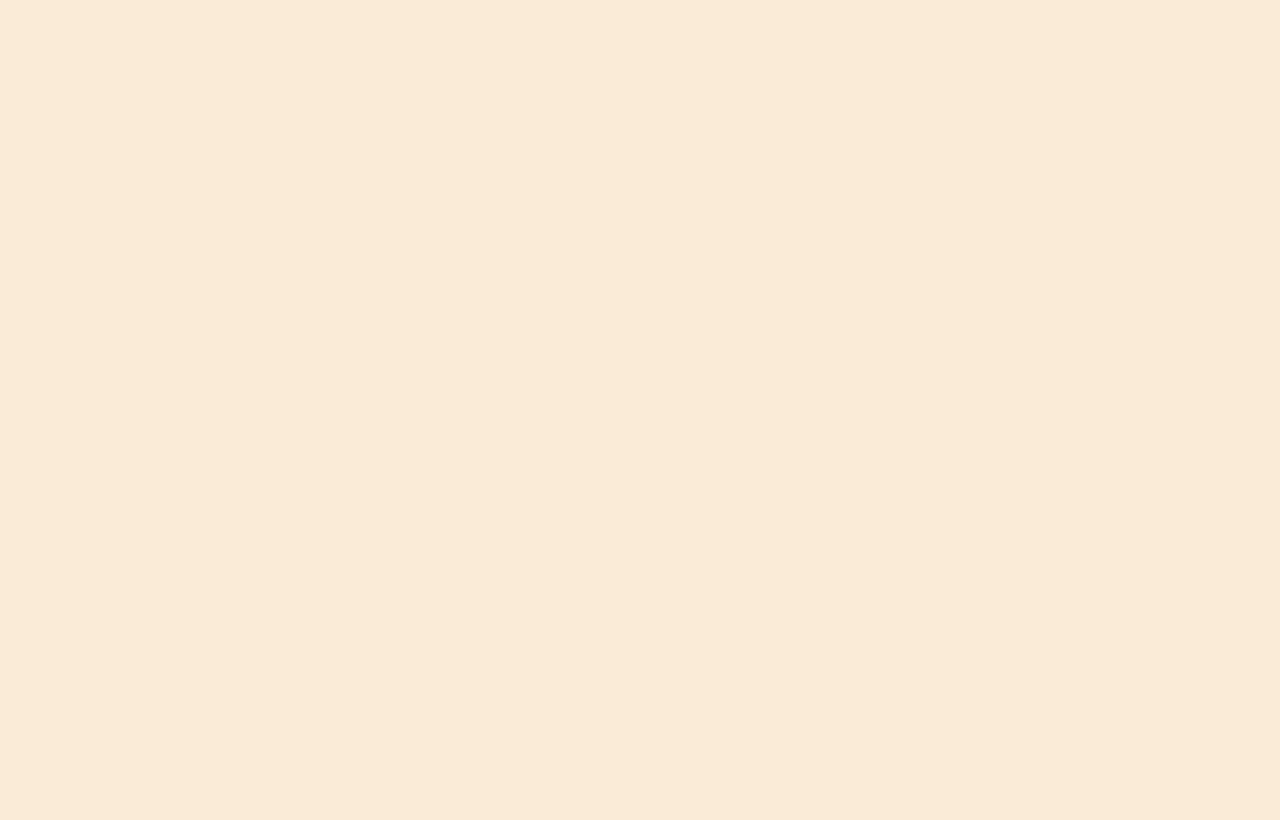
==== commit c6287eac: "Deploying to gh-pages from  @ f09a8bf8164fa7f7bfe606f88e766ce1fe1c2e00 🚀" ====
--- a/index.html
+++ b/index.html
@@ -1 +1 @@
-<!doctype html><html lang="en"><head><meta charset="utf-8"/><link rel="icon" href="/favicon.ico"/><meta name="viewport" content="width=device-width,initial-scale=1"/><meta name="theme-color" content="#000000"/><meta name="description" content="Madeline is a front-end web developer and designer"/><link rel="apple-touch-icon" href="/logo192.png"/><link rel="manifest" href="/manifest.json"/><title>Madeline</title><link href="/static/css/main.e21a1686.chunk.css" rel="stylesheet"></head><body><noscript>You need to enable JavaScript to run this app.</noscript><div id="root"></div><script>!function(e){function t(t){for(var n,i,a=t[0],c=t[1],l=t[2],s=0,p=[];s<a.length;s++)i=a[s],Object.prototype.hasOwnProperty.call(o,i)&&o[i]&&p.push(o[i][0]),o[i]=0;for(n in c)Object.prototype.hasOwnProperty.call(c,n)&&(e[n]=c[n]);for(f&&f(t);p.length;)p.shift()();return u.push.apply(u,l||[]),r()}function r(){for(var e,t=0;t<u.length;t++){for(var r=u[t],n=!0,a=1;a<r.length;a++){var c=r[a];0!==o[c]&&(n=!1)}n&&(u.splice(t--,1),e=i(i.s=r[0]))}return e}var n={},o={1:0},u=[];function i(t){if(n[t])return n[t].exports;var r=n[t]={i:t,l:!1,exports:{}};return e[t].call(r.exports,r,r.exports,i),r.l=!0,r.exports}i.e=function(e){var t=[],r=o[e];if(0!==r)if(r)t.push(r[2]);else{var n=new Promise((function(t,n){r=o[e]=[t,n]}));t.push(r[2]=n);var u,a=document.createElement("script");a.charset="utf-8",a.timeout=120,i.nc&&a.setAttribute("nonce",i.nc),a.src=function(e){return i.p+"static/js/"+({}[e]||e)+"."+{3:"10ec6195"}[e]+".chunk.js"}(e);var c=new Error;u=function(t){a.onerror=a.onload=null,clearTimeout(l);var r=o[e];if(0!==r){if(r){var n=t&&("load"===t.type?"missing":t.type),u=t&&t.target&&t.target.src;c.message="Loading chunk "+e+" failed.\n("+n+": "+u+")",c.name="ChunkLoadError",c.type=n,c.request=u,r[1](c)}o[e]=void 0}};var l=setTimeout((function(){u({type:"timeout",target:a})}),12e4);a.onerror=a.onload=u,document.head.appendChild(a)}return Promise.all(t)},i.m=e,i.c=n,i.d=function(e,t,r){i.o(e,t)||Object.defineProperty(e,t,{enumerable:!0,get:r})},i.r=function(e){"undefined"!=typeof Symbol&&Symbol.toStringTag&&Object.defineProperty(e,Symbol.toStringTag,{value:"Module"}),Object.defineProperty(e,"__esModule",{value:!0})},i.t=function(e,t){if(1&t&&(e=i(e)),8&t)return e;if(4&t&&"object"==typeof e&&e&&e.__esModule)return e;var r=Object.create(null);if(i.r(r),Object.defineProperty(r,"default",{enumerable:!0,value:e}),2&t&&"string"!=typeof e)for(var n in e)i.d(r,n,function(t){return e[t]}.bind(null,n));return r},i.n=function(e){var t=e&&e.__esModule?function(){return e.default}:function(){return e};return i.d(t,"a",t),t},i.o=function(e,t){return Object.prototype.hasOwnProperty.call(e,t)},i.p="/",i.oe=function(e){throw console.error(e),e};var a=this["webpackJsonpportfolio-website"]=this["webpackJsonpportfolio-website"]||[],c=a.push.bind(a);a.push=t,a=a.slice();for(var l=0;l<a.length;l++)t(a[l]);var f=c;r()}([])</script><script src="/static/js/2.2f15a3e2.chunk.js"></script><script src="/static/js/main.2f40c4f0.chunk.js"></script></body></html>+<!doctype html><html lang="en"><head><meta charset="utf-8"/><link rel="icon" href="/favicon.ico"/><meta name="viewport" content="width=device-width,initial-scale=1"/><meta name="theme-color" content="#000000"/><meta name="description" content="Madeline is a front-end web developer and designer"/><link rel="apple-touch-icon" href="/logo192.png"/><link rel="manifest" href="/manifest.json"/><title>Madeline</title><link href="/static/css/main.5fb93d83.chunk.css" rel="stylesheet"></head><body><noscript>You need to enable JavaScript to run this app.</noscript><div id="root"></div><script>!function(e){function t(t){for(var n,i,a=t[0],c=t[1],l=t[2],s=0,p=[];s<a.length;s++)i=a[s],Object.prototype.hasOwnProperty.call(o,i)&&o[i]&&p.push(o[i][0]),o[i]=0;for(n in c)Object.prototype.hasOwnProperty.call(c,n)&&(e[n]=c[n]);for(f&&f(t);p.length;)p.shift()();return u.push.apply(u,l||[]),r()}function r(){for(var e,t=0;t<u.length;t++){for(var r=u[t],n=!0,a=1;a<r.length;a++){var c=r[a];0!==o[c]&&(n=!1)}n&&(u.splice(t--,1),e=i(i.s=r[0]))}return e}var n={},o={1:0},u=[];function i(t){if(n[t])return n[t].exports;var r=n[t]={i:t,l:!1,exports:{}};return e[t].call(r.exports,r,r.exports,i),r.l=!0,r.exports}i.e=function(e){var t=[],r=o[e];if(0!==r)if(r)t.push(r[2]);else{var n=new Promise((function(t,n){r=o[e]=[t,n]}));t.push(r[2]=n);var u,a=document.createElement("script");a.charset="utf-8",a.timeout=120,i.nc&&a.setAttribute("nonce",i.nc),a.src=function(e){return i.p+"static/js/"+({}[e]||e)+"."+{3:"10ec6195"}[e]+".chunk.js"}(e);var c=new Error;u=function(t){a.onerror=a.onload=null,clearTimeout(l);var r=o[e];if(0!==r){if(r){var n=t&&("load"===t.type?"missing":t.type),u=t&&t.target&&t.target.src;c.message="Loading chunk "+e+" failed.\n("+n+": "+u+")",c.name="ChunkLoadError",c.type=n,c.request=u,r[1](c)}o[e]=void 0}};var l=setTimeout((function(){u({type:"timeout",target:a})}),12e4);a.onerror=a.onload=u,document.head.appendChild(a)}return Promise.all(t)},i.m=e,i.c=n,i.d=function(e,t,r){i.o(e,t)||Object.defineProperty(e,t,{enumerable:!0,get:r})},i.r=function(e){"undefined"!=typeof Symbol&&Symbol.toStringTag&&Object.defineProperty(e,Symbol.toStringTag,{value:"Module"}),Object.defineProperty(e,"__esModule",{value:!0})},i.t=function(e,t){if(1&t&&(e=i(e)),8&t)return e;if(4&t&&"object"==typeof e&&e&&e.__esModule)return e;var r=Object.create(null);if(i.r(r),Object.defineProperty(r,"default",{enumerable:!0,value:e}),2&t&&"string"!=typeof e)for(var n in e)i.d(r,n,function(t){return e[t]}.bind(null,n));return r},i.n=function(e){var t=e&&e.__esModule?function(){return e.default}:function(){return e};return i.d(t,"a",t),t},i.o=function(e,t){return Object.prototype.hasOwnProperty.call(e,t)},i.p="/",i.oe=function(e){throw console.error(e),e};var a=this["webpackJsonpportfolio-website"]=this["webpackJsonpportfolio-website"]||[],c=a.push.bind(a);a.push=t,a=a.slice();for(var l=0;l<a.length;l++)t(a[l]);var f=c;r()}([])</script><script src="/static/js/2.2f15a3e2.chunk.js"></script><script src="/static/js/main.15cb9024.chunk.js"></script></body></html>--- a/static/css/main.5fb93d83.chunk.css
+++ b/static/css/main.5fb93d83.chunk.css
@@ -0,0 +1,2 @@
+:root{--beige:#faebd7;--grey:#696969}html{-ms-scroll-chaining:none;overscroll-behavior:contain;overflow:hidden}body,html{-ms-scroll-snap-type:both mandatory;scroll-snap-type:both mandatory}body{margin:0;background-color:#faebd7;background-color:var(--beige);font-family:"Jost",sans-serif;transition-duration:.8s;transition-property:background}#root{background-color:inherit}code{font-family:source-code-pro,Menlo,Monaco,Consolas,"Courier New",monospace}a{font-style:italic;color:inherit;text-decoration:underline}@media screen and (min-width:1920px){:root{font-size:20px}}@media screen and (min-width:2560px){:root{font-size:24px}}@media screen and (min-width:3072px){:root{font-size:28px}}@media screen and (min-width:3840px){:root{font-size:32px;font-size:36px}}@media screen and (min-width:4480px){:root{font-size:40px}}@media screen and (min-width:5120px){:root{font-size:44px}}@media screen and (min-width:6016px){:root{font-size:48px}}@media screen and (min-width:7680px){:root{font-size:52px}}html{-ms-scroll-snap-type:y proximity;scroll-snap-type:y proximity}:root{--big-title-size:clamp(2.5rem,40vw,10rem);--title-size:clamp(1.25rem,10vw,2.5rem);--heading-size:0;--body-size:clamp(1rem,5vw,1.25rem);--body-size-small:clamp(0.8rem,4vw,1rem);--big-link-size:2.5rem;--small-link-size:clamp(1.25rem,10vw,1.875rem);--big-shadow:0 3px 12px 0 rgba(0,0,0,0.7);--y-position:calc(var(--big-link-size)*1.5 + var(--title-size)*1.25);--fade-length:80px;--info-width:min(100%,22.5rem);--info-padding-h:2rem;--info-padding-v:60px;--showcase-padding-h:1.5rem;--showcase-padding-v:60px}@keyframes welcome-hello{0%{transform:translateY(50%)}to{transform:translateY(0)}}@keyframes welcome-signature{0%{opacity:0}to{opacity:1}}@keyframes slide-in{0%{transform:translateY(32px) rotate(-90deg)}to{transform:translateY(0) rotate(-90deg)}}#dynamic-background{position:fixed;width:100vw;height:100vh;top:0;left:0;right:0;bottom:0;z-index:1;padding:0;will-change:background;transition-duration:.8s}.navbar{position:-webkit-sticky;position:sticky;margin-left:min(100%,22.5rem);margin-left:var(--info-width);margin-right:0;padding-right:min(100%,22.5rem);padding-right:var(--info-width);flex:1 1;background-color:inherit;z-index:10000}.fade-in{animation:welcome-signature 2.5s ease-out 2.5s;animation-fill-mode:both;opacity:0}.slide-in{animation:slide-in .8s ease-in-out 3s;animation-fill-mode:both}div.main.not-loaded *{animation-play-state:paused}object{-ms-scroll-chaining:none;overscroll-behavior:none;overflow-y:auto}div.main{position:relative;display:flex;flex-direction:column;flex:1 1;min-height:100vh;-ms-scroll-chaining:chained;overscroll-behavior:auto;text-align:center;z-index:2;background-color:inherit}@media screen and (max-width:640px){div.main>div{padding:0 1.5rem}}.signature{font-family:"Damion"}h1.signature{font-size:clamp(2.5rem,40vw,10rem);font-size:var(--big-title-size);line-height:1;overflow:visible;animation:welcome-signature 1s ease-out 0s,welcome-hello 1s ease-in-out 1s;animation-fill-mode:both}h1.signature:after{content:".";font-size:clamp(1.875rem,30vw,7.5rem)}h2.signature{font-size:clamp(1.25rem,10vw,2.5rem);font-size:var(--title-size);line-height:1.25;overflow:hidden;transition-duration:.8s;display:flex;justify-content:center;position:-webkit-sticky;position:sticky;top:0;white-space:pre;animation-delay:1s}h2.signature>div{transition-duration:.8s;display:inline-flex}p.about{font-weight:300;font-size:clamp(1rem,5vw,1.25rem);font-size:var(--body-size);margin:0 auto;padding:0 .5em}p.about,p.copy{font-family:"Jost";max-width:40rem}p.copy{font-weight:400;font-size:clamp(.8rem,4vw,1rem);font-size:var(--body-size-small)}a.main{flex:1 1}.links{position:-webkit-sticky;position:sticky;top:calc(clamp(1.25rem, 10vw, 2.5rem)*1.25);top:calc(var(--title-size)*1.25);font-size:2.5rem;font-size:var(--big-link-size);line-height:1.5;min-height:3.75rem;min-height:calc(var(--big-link-size)*1.5);height:3.75rem;height:calc(var(--big-link-size)*1.5);display:flex;box-sizing:border-box;flex-wrap:wrap;place-items:center;place-content:center;text-align:center;z-index:9999}@media screen and (max-width:640px){.links{flex-direction:column}}.links:after{opacity:0;background-color:inherit;width:100%;height:1rem;position:absolute;top:100%;left:0;opacity:1}.links.small{font-size:clamp(1.25rem,10vw,1.875rem);font-size:var(--small-link-size);height:3.75rem;height:calc(var(--big-link-size)*1.5)}.links div{width:clamp(10rem,60vw,15rem);transition-duration:.8s}.links.small div{width:clamp(7.5rem,40vw,10rem)}.links a{margin:0 auto;font-weight:300;place-self:center;transition-duration:.8s}.front-page,.front-page>div{min-height:50vh;max-height:50vh}.front-page>div{display:flex;flex-direction:column;flex:1 1;height:50vh}.padding{height:20vh}.page-container{display:grid;grid-template-columns:1fr;background:inherit}.page{overflow:visible;opacity:0;scroll-snap-align:start end;height:100vh;-ms-scroll-chaining:chained;overscroll-behavior:auto;transition-duration:.8s}h1,h2,h3,h4,h5,h6{margin:0;font-weight:400;font-family:"Jost"}.heading,.title{font-family:"Jost";font-weight:500}.title{font-size:clamp(1.25rem,10vw,2.5rem);font-size:var(--title-size)}.heading,.title{margin:.5rem 0}.loading{margin:.5rem;color:var(--grey)}.project{display:flex;justify-content:stretch;align-self:stretch}.project>div{box-sizing:border-box;overscroll-behavior-y:auto}.project-info{top:0;bottom:0;min-width:min(100%,22.5rem);min-width:var(--info-width);width:min(100%,22.5rem);width:var(--info-width);max-height:100vh;min-height:100vh;flex-shrink:0;text-align:left;height:-webkit-fit-content;height:-moz-fit-content;height:fit-content;border-right:1px solid;border-color:var(--grey);padding:60px 2rem;padding:var(--info-padding-v) var(--info-padding-h);padding-top:calc(3.75rem + clamp(1.25rem, 10vw, 2.5rem)*1.25);padding-top:var(--y-position);overflow-y:auto;overscroll-behavior-y:auto;mask-mode:alpha;-webkit-mask-image:linear-gradient(transparent,#000 80px,#000 calc(100% - 80px),transparent),linear-gradient(270deg,transparent 0,transparent 1px,#000 0,#000 20px,transparent 0,transparent);mask-image:linear-gradient(transparent,#000 80px,#000 calc(100% - 80px),transparent),linear-gradient(270deg,transparent 0,transparent 1px,#000 0,#000 20px,transparent 0,transparent);-webkit-mask-image:linear-gradient(transparent,#000 var(--fade-length),#000 calc(100% - var(--fade-length)),transparent),linear-gradient(270deg,transparent 0,transparent 1px,#000 0,#000 20px,transparent 0,transparent);mask-image:linear-gradient(transparent,#000 var(--fade-length),#000 calc(100% - var(--fade-length)),transparent),linear-gradient(270deg,transparent 0,transparent 1px,#000 0,#000 20px,transparent 0,transparent)}#about{position:fixed;top:calc(3.75rem + clamp(1.25rem, 10vw, 2.5rem)*1.25);top:var(--y-position);left:0;right:0;bottom:0;z-index:10;background-color:inherit;width:100vw;transform:translateY(100vh) opacity(0)}#about[data-visible=true]{transform:translateY(0) opacity(1)}.project-showcase{flex:1 1;text-align:left;padding:60px 1.5rem;padding:var(--showcase-padding-v) var(--showcase-padding-h);padding-top:0;margin-top:calc(3.75rem + clamp(1.25rem, 10vw, 2.5rem)*1.25);margin-top:var(--y-position);height:calc(100vh - 3.75rem - clamp(1.25rem, 10vw, 2.5rem)*1.25);height:calc(100vh - var(--y-position));overflow-y:auto;overflow-x:hidden;-ms-scroll-chaining:chained;overscroll-behavior:auto}.project-showcase p{margin-left:0}.project-showcase section{position:relative}.sticky{background:inherit;position:-webkit-sticky;position:sticky}.invisible{pointer-events:none;opacity:0;visibility:hidden}.software-image{display:flex;flex:1 1;max-width:100%;transition-duration:.2s}.software-image:focus-within{position:fixed;z-index:100000000;max-width:96vw;max-height:96vh;top:0;left:0}.mobile-image{max-width:70%;margin:auto}.centre-outer{display:flex;width:min(20vh,20vw);height:min(20vh,20vw);background:red;justify-content:center;align-content:center}.centred{display:flex;width:min(10vh,10vw);height:min(10vh,10vw);background:green;margin:auto}.list-nav{background-color:rgba(0,0,0,.95);-webkit-backdrop-filter:blur(20px);backdrop-filter:blur(20px);position:fixed;top:0;left:0;right:0;bottom:0;height:100vh;display:flex;flex-direction:column;justify-content:center;align-content:center;transition-duration:.4s;z-index:100000000;color:#fff}#nav-top,.list-nav{width:100vw;pointer-events:none}#nav-top{height:10vh;border-bottom:1px solid var(--grey);margin:0 0 auto}#nav-bottom{width:100vw;height:10vh;border-top:1px solid var(--grey);margin:auto 0 0;pointer-events:none}.list-nav ul{display:flex;flex-direction:column;margin:auto;list-style:none}.list-nav li{transition-duration:.2s}.list-nav li:hover{text-shadow:0 1px 4px hsla(0,0%,100%,.8),0 0 5px hsla(0,0%,100%,.8)}.list-nav a{font-style:normal;font-size:1.25rem;text-decoration:none;transition-duration:.2s}@font-face{font-family:"Damion";font-weight:400;src:url(/static/media/Damion-Regular.2e24147a.ttf)}@font-face{font-family:"Jost";font-weight:100;src:url(/static/media/Jost-VF.a4f728f4.ttf)}@font-face{font-family:"Jost";font-weight:200;src:url(/static/media/Jost-VF.a4f728f4.ttf)}@font-face{font-family:"Jost";font-weight:300;src:url(/static/media/Jost-VF.a4f728f4.ttf)}@font-face{font-family:"Jost";font-weight:400;src:url(/static/media/Jost-VF.a4f728f4.ttf)}@font-face{font-family:"Jost";font-weight:500;src:url(/static/media/Jost-VF.a4f728f4.ttf)}@font-face{font-family:"Jost";font-weight:600;src:url(/static/media/Jost-VF.a4f728f4.ttf)}@font-face{font-family:"Jost";font-weight:700;src:url(/static/media/Jost-VF.a4f728f4.ttf)}@font-face{font-family:"Jost";font-weight:800;src:url(/static/media/Jost-VF.a4f728f4.ttf)}@font-face{font-family:"Jost";font-weight:900;src:url(/static/media/Jost-VF.a4f728f4.ttf)}
+/*# sourceMappingURL=main.5fb93d83.chunk.css.map */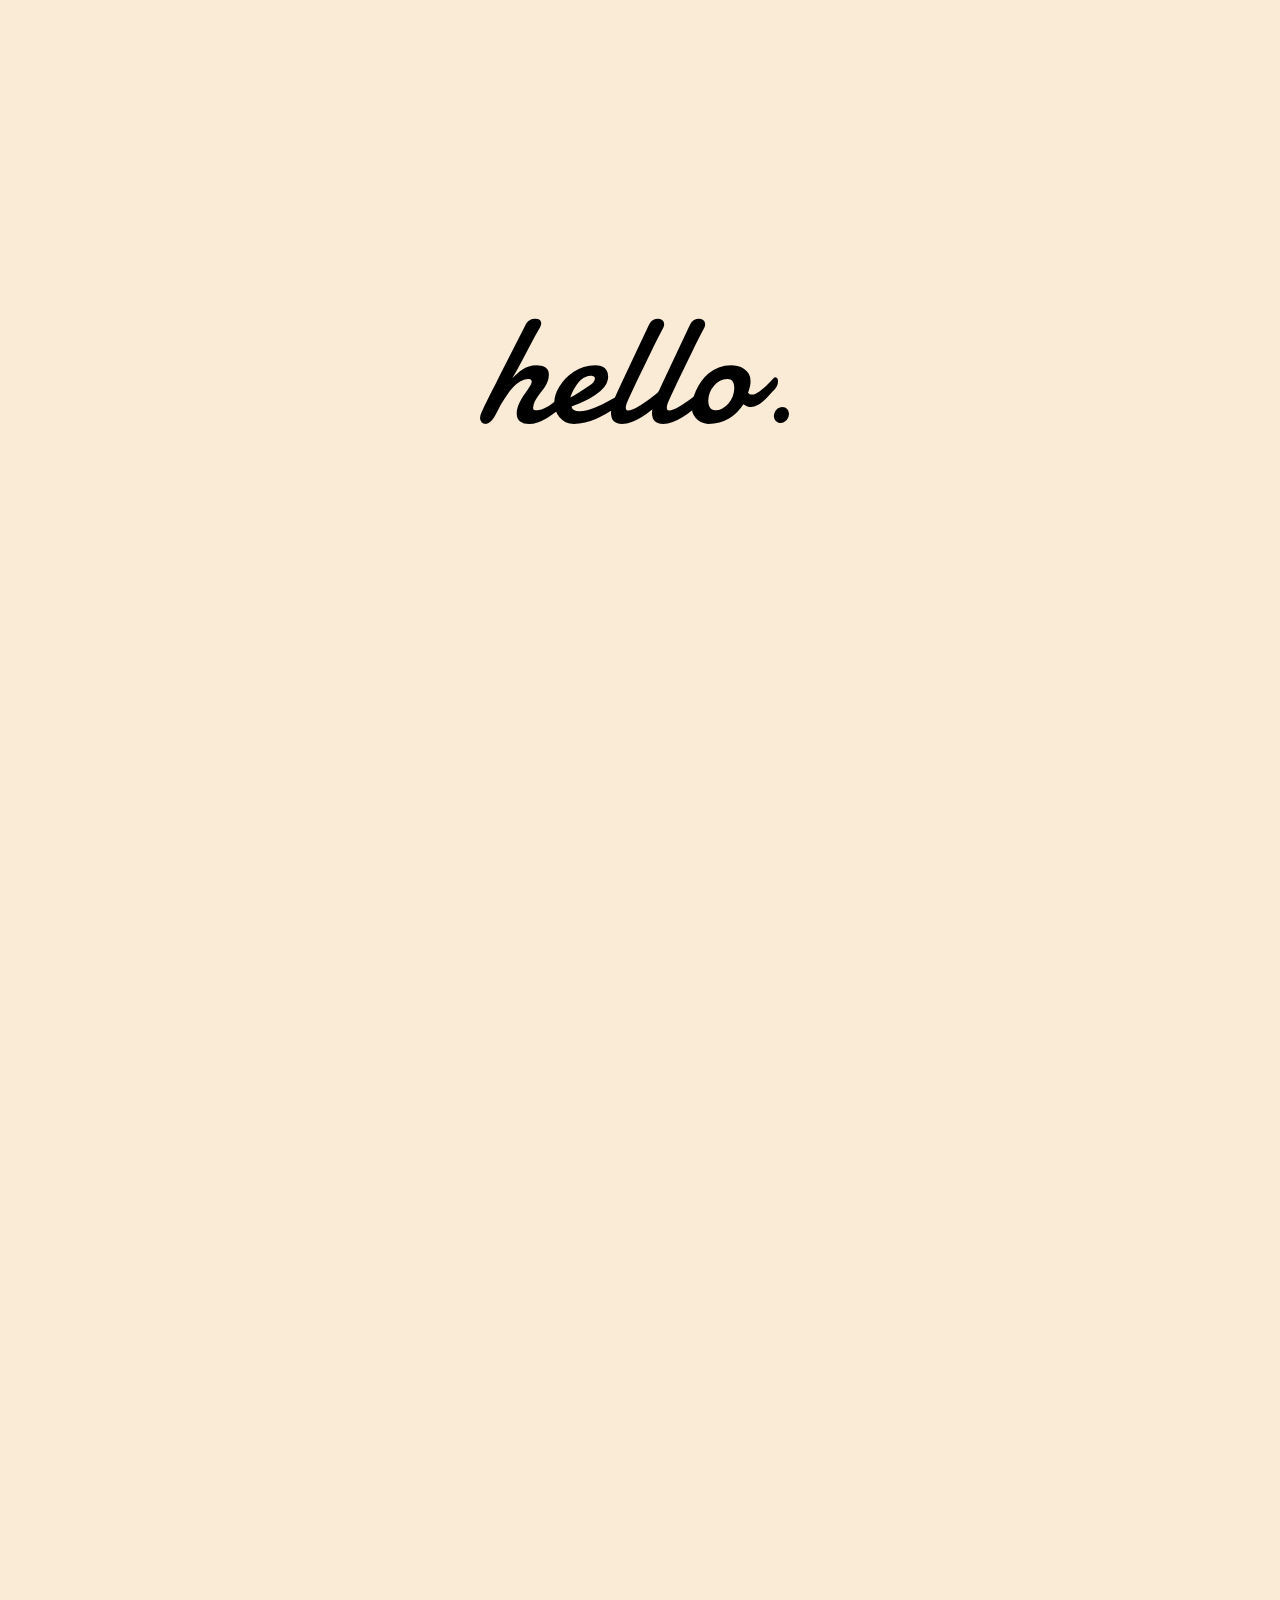
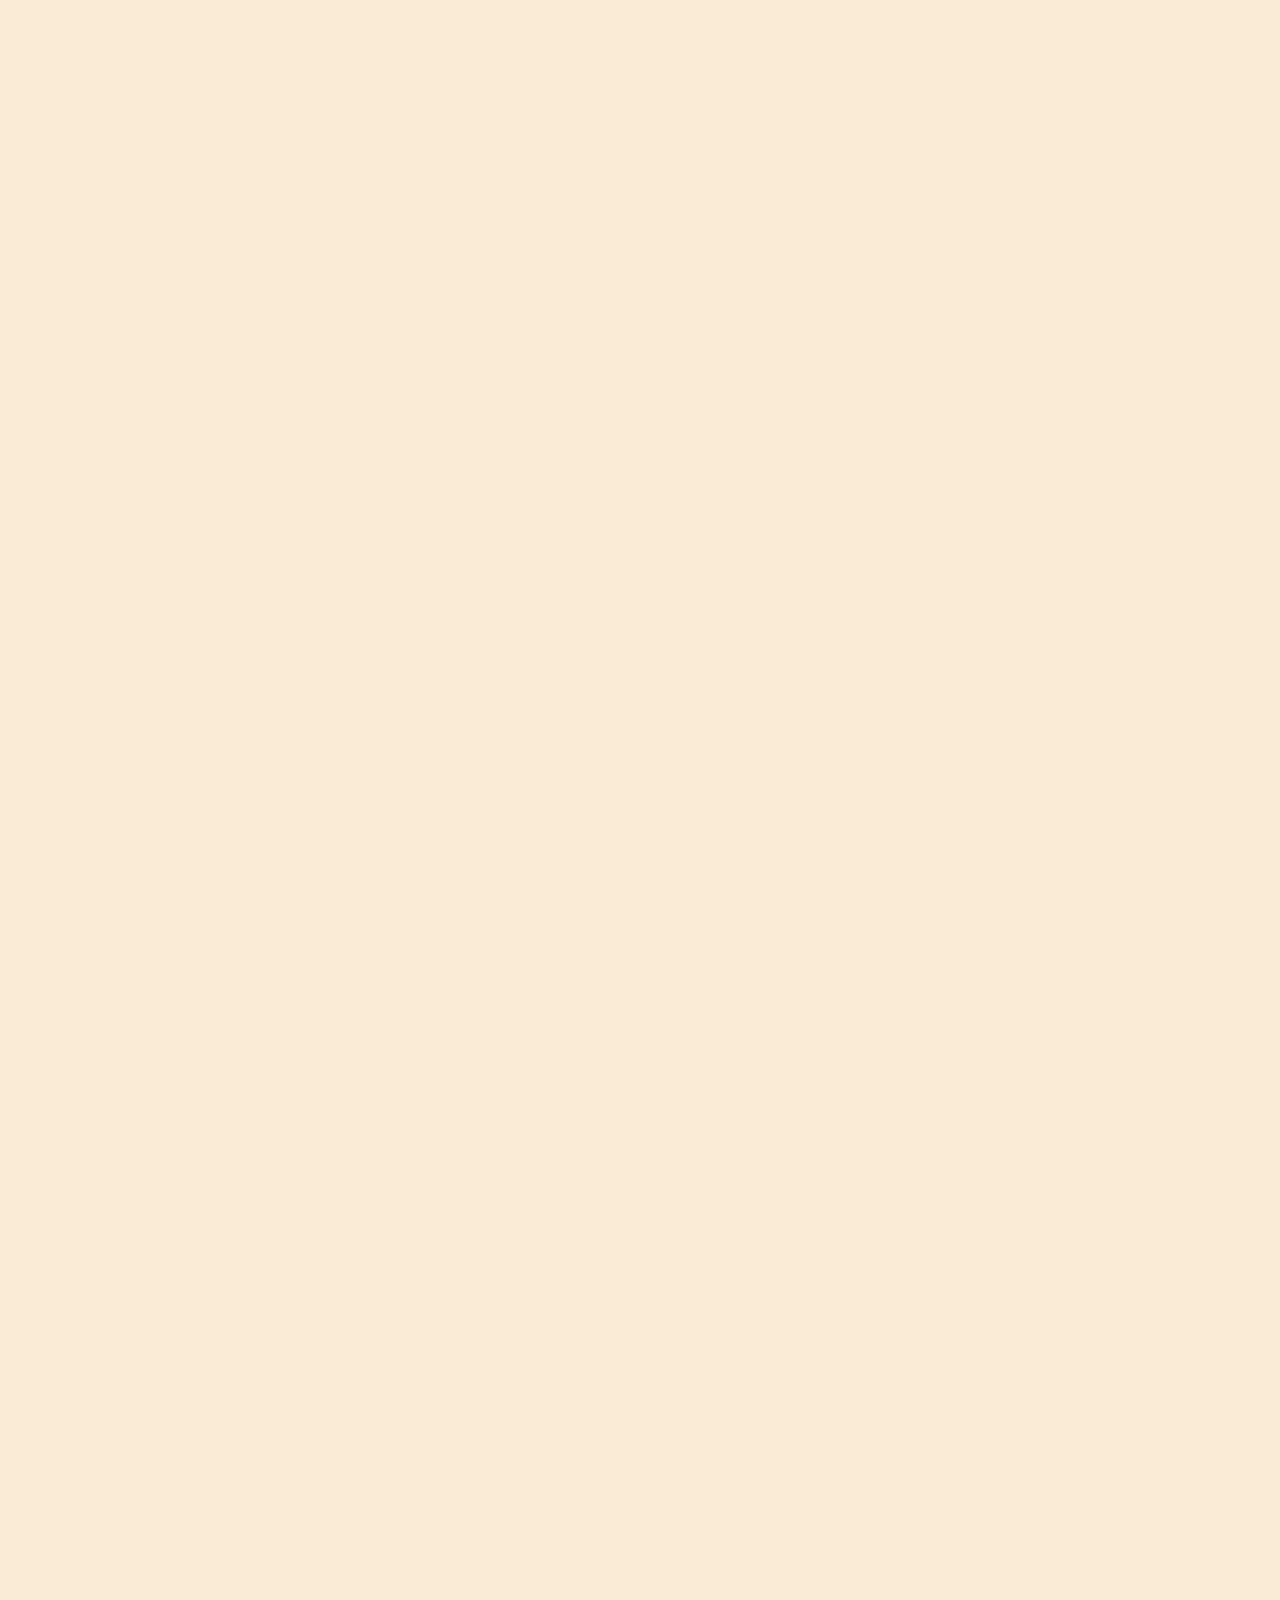
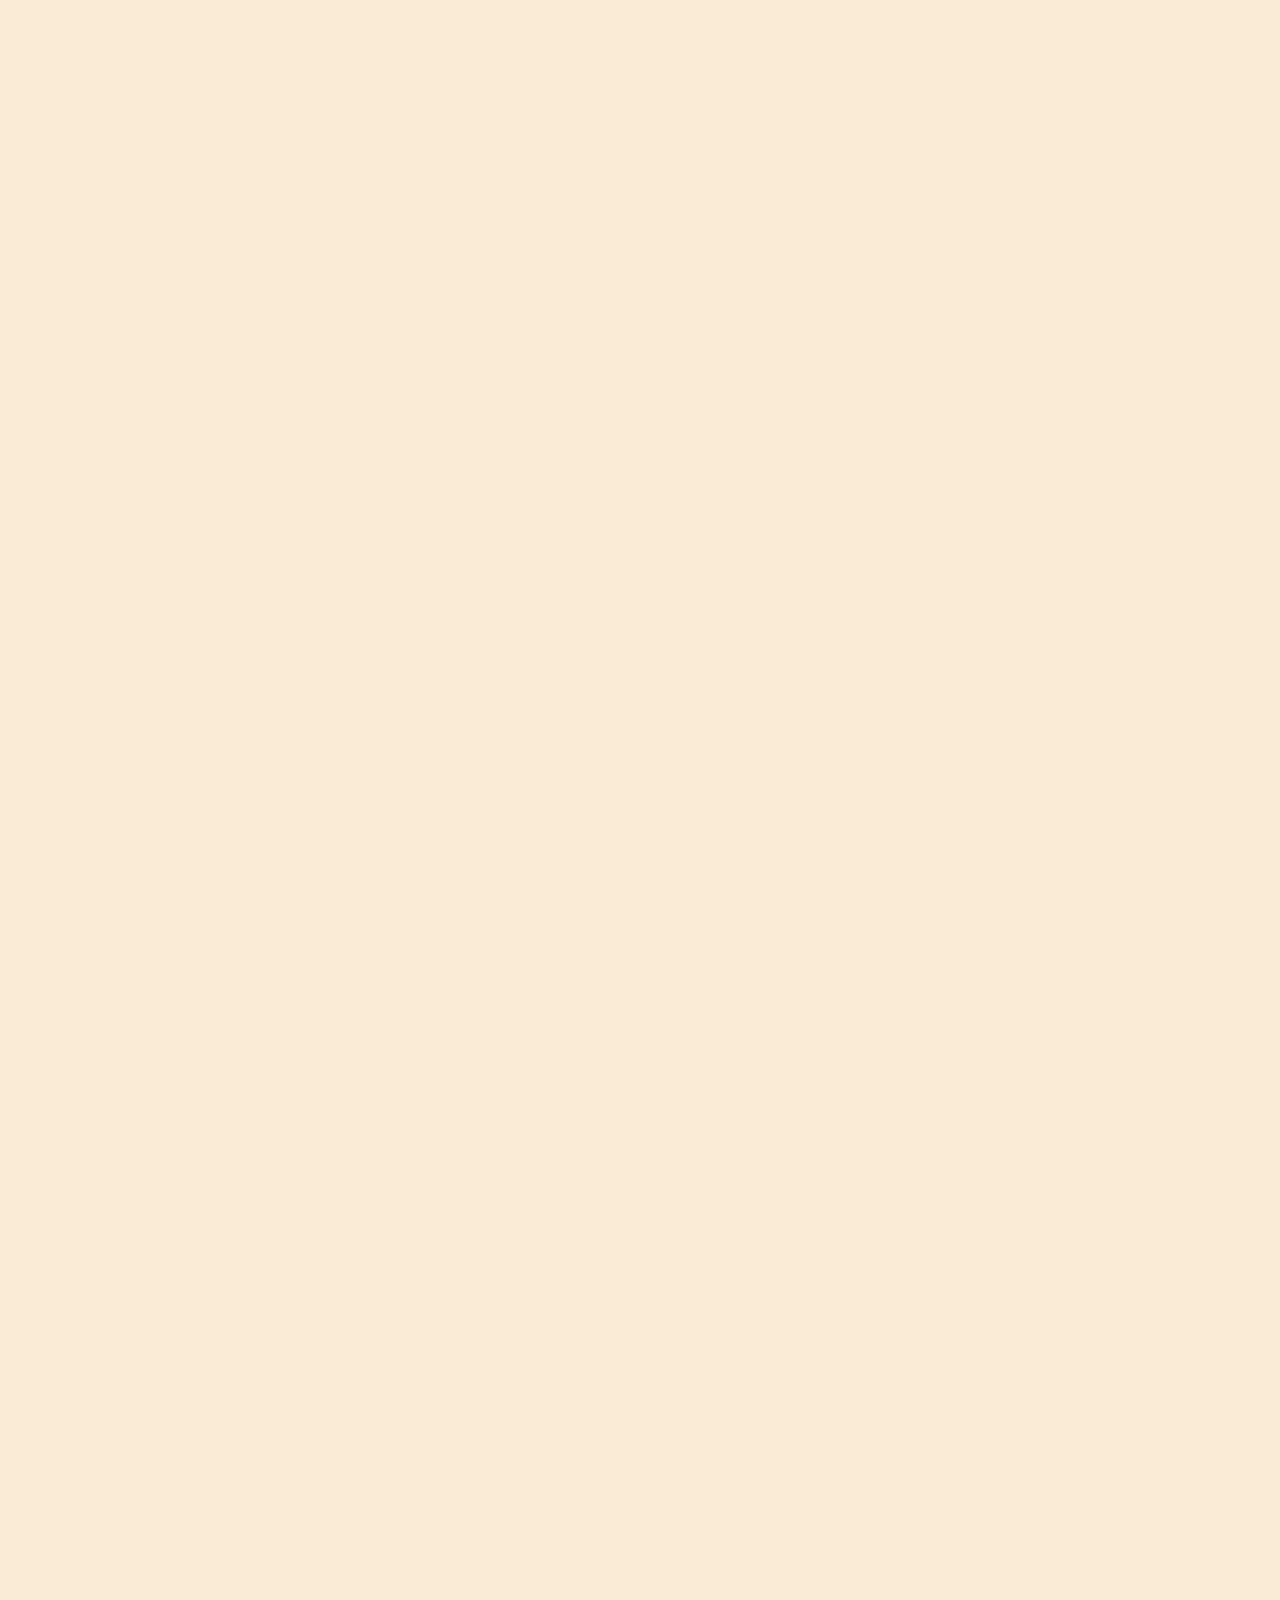
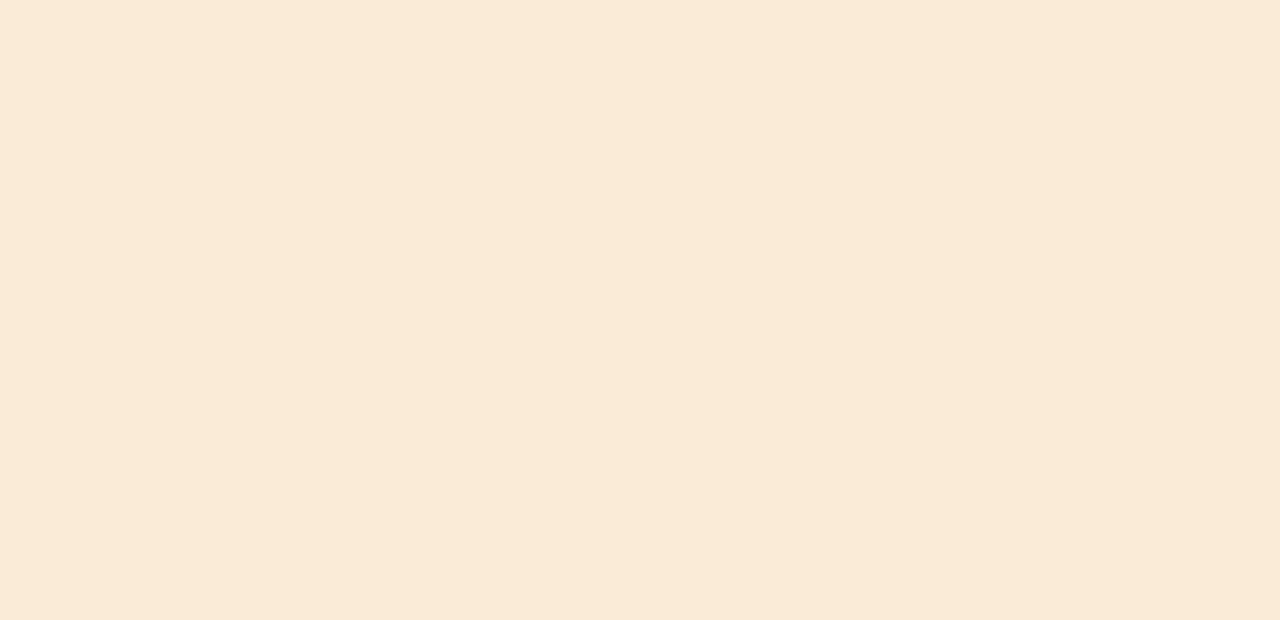
==== commit f597700e: "Deploying to gh-pages from  @ b322c583094784a4b678ed981b9c80f1f361a4ff 🚀" ====
--- a/index.html
+++ b/index.html
@@ -1 +1 @@
-<!doctype html><html lang="en"><head><meta charset="utf-8"/><link rel="icon" href="/favicon.ico"/><meta name="viewport" content="width=device-width,initial-scale=1"/><meta name="theme-color" content="#000000"/><meta name="description" content="Madeline is a front-end web developer and designer"/><link rel="apple-touch-icon" href="/logo192.png"/><link rel="manifest" href="/manifest.json"/><title>Madeline</title><link href="/static/css/main.5fb93d83.chunk.css" rel="stylesheet"></head><body><noscript>You need to enable JavaScript to run this app.</noscript><div id="root"></div><script>!function(e){function t(t){for(var n,i,a=t[0],c=t[1],l=t[2],s=0,p=[];s<a.length;s++)i=a[s],Object.prototype.hasOwnProperty.call(o,i)&&o[i]&&p.push(o[i][0]),o[i]=0;for(n in c)Object.prototype.hasOwnProperty.call(c,n)&&(e[n]=c[n]);for(f&&f(t);p.length;)p.shift()();return u.push.apply(u,l||[]),r()}function r(){for(var e,t=0;t<u.length;t++){for(var r=u[t],n=!0,a=1;a<r.length;a++){var c=r[a];0!==o[c]&&(n=!1)}n&&(u.splice(t--,1),e=i(i.s=r[0]))}return e}var n={},o={1:0},u=[];function i(t){if(n[t])return n[t].exports;var r=n[t]={i:t,l:!1,exports:{}};return e[t].call(r.exports,r,r.exports,i),r.l=!0,r.exports}i.e=function(e){var t=[],r=o[e];if(0!==r)if(r)t.push(r[2]);else{var n=new Promise((function(t,n){r=o[e]=[t,n]}));t.push(r[2]=n);var u,a=document.createElement("script");a.charset="utf-8",a.timeout=120,i.nc&&a.setAttribute("nonce",i.nc),a.src=function(e){return i.p+"static/js/"+({}[e]||e)+"."+{3:"10ec6195"}[e]+".chunk.js"}(e);var c=new Error;u=function(t){a.onerror=a.onload=null,clearTimeout(l);var r=o[e];if(0!==r){if(r){var n=t&&("load"===t.type?"missing":t.type),u=t&&t.target&&t.target.src;c.message="Loading chunk "+e+" failed.\n("+n+": "+u+")",c.name="ChunkLoadError",c.type=n,c.request=u,r[1](c)}o[e]=void 0}};var l=setTimeout((function(){u({type:"timeout",target:a})}),12e4);a.onerror=a.onload=u,document.head.appendChild(a)}return Promise.all(t)},i.m=e,i.c=n,i.d=function(e,t,r){i.o(e,t)||Object.defineProperty(e,t,{enumerable:!0,get:r})},i.r=function(e){"undefined"!=typeof Symbol&&Symbol.toStringTag&&Object.defineProperty(e,Symbol.toStringTag,{value:"Module"}),Object.defineProperty(e,"__esModule",{value:!0})},i.t=function(e,t){if(1&t&&(e=i(e)),8&t)return e;if(4&t&&"object"==typeof e&&e&&e.__esModule)return e;var r=Object.create(null);if(i.r(r),Object.defineProperty(r,"default",{enumerable:!0,value:e}),2&t&&"string"!=typeof e)for(var n in e)i.d(r,n,function(t){return e[t]}.bind(null,n));return r},i.n=function(e){var t=e&&e.__esModule?function(){return e.default}:function(){return e};return i.d(t,"a",t),t},i.o=function(e,t){return Object.prototype.hasOwnProperty.call(e,t)},i.p="/",i.oe=function(e){throw console.error(e),e};var a=this["webpackJsonpportfolio-website"]=this["webpackJsonpportfolio-website"]||[],c=a.push.bind(a);a.push=t,a=a.slice();for(var l=0;l<a.length;l++)t(a[l]);var f=c;r()}([])</script><script src="/static/js/2.2f15a3e2.chunk.js"></script><script src="/static/js/main.15cb9024.chunk.js"></script></body></html>+<!doctype html><html lang="en"><head><meta charset="utf-8"/><link rel="icon" href="/favicon.ico"/><meta name="viewport" content="width=device-width,initial-scale=1"/><meta name="theme-color" content="#000000"/><meta name="description" content="Madeline is a front-end web developer and designer"/><link rel="apple-touch-icon" href="/logo192.png"/><link rel="manifest" href="/manifest.json"/><title>Madeline</title><link href="/static/css/main.6415e54b.chunk.css" rel="stylesheet"></head><body><noscript>You need to enable JavaScript to run this app.</noscript><div id="root"></div><script>!function(e){function t(t){for(var n,i,a=t[0],c=t[1],l=t[2],s=0,p=[];s<a.length;s++)i=a[s],Object.prototype.hasOwnProperty.call(o,i)&&o[i]&&p.push(o[i][0]),o[i]=0;for(n in c)Object.prototype.hasOwnProperty.call(c,n)&&(e[n]=c[n]);for(f&&f(t);p.length;)p.shift()();return u.push.apply(u,l||[]),r()}function r(){for(var e,t=0;t<u.length;t++){for(var r=u[t],n=!0,a=1;a<r.length;a++){var c=r[a];0!==o[c]&&(n=!1)}n&&(u.splice(t--,1),e=i(i.s=r[0]))}return e}var n={},o={1:0},u=[];function i(t){if(n[t])return n[t].exports;var r=n[t]={i:t,l:!1,exports:{}};return e[t].call(r.exports,r,r.exports,i),r.l=!0,r.exports}i.e=function(e){var t=[],r=o[e];if(0!==r)if(r)t.push(r[2]);else{var n=new Promise((function(t,n){r=o[e]=[t,n]}));t.push(r[2]=n);var u,a=document.createElement("script");a.charset="utf-8",a.timeout=120,i.nc&&a.setAttribute("nonce",i.nc),a.src=function(e){return i.p+"static/js/"+({}[e]||e)+"."+{3:"10ec6195"}[e]+".chunk.js"}(e);var c=new Error;u=function(t){a.onerror=a.onload=null,clearTimeout(l);var r=o[e];if(0!==r){if(r){var n=t&&("load"===t.type?"missing":t.type),u=t&&t.target&&t.target.src;c.message="Loading chunk "+e+" failed.\n("+n+": "+u+")",c.name="ChunkLoadError",c.type=n,c.request=u,r[1](c)}o[e]=void 0}};var l=setTimeout((function(){u({type:"timeout",target:a})}),12e4);a.onerror=a.onload=u,document.head.appendChild(a)}return Promise.all(t)},i.m=e,i.c=n,i.d=function(e,t,r){i.o(e,t)||Object.defineProperty(e,t,{enumerable:!0,get:r})},i.r=function(e){"undefined"!=typeof Symbol&&Symbol.toStringTag&&Object.defineProperty(e,Symbol.toStringTag,{value:"Module"}),Object.defineProperty(e,"__esModule",{value:!0})},i.t=function(e,t){if(1&t&&(e=i(e)),8&t)return e;if(4&t&&"object"==typeof e&&e&&e.__esModule)return e;var r=Object.create(null);if(i.r(r),Object.defineProperty(r,"default",{enumerable:!0,value:e}),2&t&&"string"!=typeof e)for(var n in e)i.d(r,n,function(t){return e[t]}.bind(null,n));return r},i.n=function(e){var t=e&&e.__esModule?function(){return e.default}:function(){return e};return i.d(t,"a",t),t},i.o=function(e,t){return Object.prototype.hasOwnProperty.call(e,t)},i.p="/",i.oe=function(e){throw console.error(e),e};var a=this["webpackJsonpportfolio-website"]=this["webpackJsonpportfolio-website"]||[],c=a.push.bind(a);a.push=t,a=a.slice();for(var l=0;l<a.length;l++)t(a[l]);var f=c;r()}([])</script><script src="/static/js/2.b720dbef.chunk.js"></script><script src="/static/js/main.7d9f27d9.chunk.js"></script></body></html>--- a/static/css/main.6415e54b.chunk.css
+++ b/static/css/main.6415e54b.chunk.css
@@ -0,0 +1,2 @@
+:root{--beige:#faebd7;--grey:#696969}html{-ms-scroll-chaining:none;overscroll-behavior:contain;overflow:hidden}body,html{-ms-scroll-snap-type:both mandatory;scroll-snap-type:both mandatory}body{margin:0;background-color:#faebd7;background-color:var(--beige);font-family:"Jost",sans-serif;transition-duration:.8s;transition-property:background}#root{background-color:inherit}code{font-family:source-code-pro,Menlo,Monaco,Consolas,"Courier New",monospace}a{font-style:italic;color:inherit;text-decoration:underline}@media screen and (min-width:1920px){:root{font-size:20px}}@media screen and (min-width:2560px){:root{font-size:24px}}@media screen and (min-width:3072px){:root{font-size:28px}}@media screen and (min-width:3840px){:root{font-size:32px;font-size:36px}}@media screen and (min-width:4480px){:root{font-size:40px}}@media screen and (min-width:5120px){:root{font-size:44px}}@media screen and (min-width:6016px){:root{font-size:48px}}@media screen and (min-width:7680px){:root{font-size:52px}}html{-ms-scroll-snap-type:y proximity;scroll-snap-type:y proximity}:root{--big-title-size:clamp(2.5rem,40vw,10rem);--title-size:clamp(1.25rem,10vw,2.5rem);--heading-size:0;--body-size:clamp(1rem,5vw,1.25rem);--body-size-small:clamp(0.8rem,4vw,1rem);--big-link-size:2.5rem;--small-link-size:clamp(1.25rem,10vw,1.875rem);--big-shadow:0 3px 12px 0 rgba(0,0,0,0.7);--y-position:calc(var(--big-link-size)*1.5 + var(--title-size)*1.25);--fade-length:80px;--info-width:min(100%,22.5rem);--info-padding-h:2rem;--info-padding-v:60px;--showcase-padding-h:1.5rem;--showcase-padding-v:60px}@keyframes welcome-hello{0%{transform:translateY(50%)}to{transform:translateY(0)}}@keyframes welcome-signature{0%{opacity:0}to{opacity:1}}@keyframes slide-in{0%{transform:translateY(32px) rotate(-90deg)}to{transform:translateY(0) rotate(-90deg)}}#dynamic-background{position:fixed;width:100vw;height:100vh;top:0;left:0;right:0;bottom:0;z-index:1;padding:0;will-change:background;transition-duration:.8s}.navbar{position:-webkit-sticky;position:sticky;margin-left:min(100%,22.5rem);margin-left:var(--info-width);margin-right:0;padding-right:min(100%,22.5rem);padding-right:var(--info-width);flex:1 1;background-color:inherit;z-index:10000}.fade-in{animation:welcome-signature 2.5s ease-out 2.5s;animation-fill-mode:both;opacity:0}.slide-in{animation:slide-in .8s ease-in-out 3s;animation-fill-mode:both}div.main.not-loaded *{animation-play-state:paused}object{-ms-scroll-chaining:none;overscroll-behavior:none;overflow-y:auto}div.main{position:relative;display:flex;flex-direction:column;flex:1 1;min-height:100vh;-ms-scroll-chaining:chained;overscroll-behavior:auto;text-align:center;z-index:2;background-color:inherit}@media screen and (max-width:640px){div.main>div{padding:0 1.5rem}}.signature{font-family:"Damion"}h1.signature{font-size:clamp(2.5rem,40vw,10rem);font-size:var(--big-title-size);line-height:1;overflow:visible;animation:welcome-signature 1s ease-out 0s,welcome-hello 1s ease-in-out 1s;animation-fill-mode:both}h1.signature:after{content:".";font-size:clamp(1.875rem,30vw,7.5rem)}h2.signature{font-size:clamp(1.25rem,10vw,2.5rem);font-size:var(--title-size);line-height:1.25;overflow:hidden;transition-duration:.8s;display:flex;justify-content:center;position:-webkit-sticky;position:sticky;top:0;white-space:pre;animation-delay:1s}h2.signature>div{transition-duration:.8s;display:inline-flex}p.about{font-weight:300;font-size:clamp(1rem,5vw,1.25rem);font-size:var(--body-size);margin:0 auto;padding:0 .5em}p.about,p.copy{font-family:"Jost";max-width:40rem}p.copy{font-weight:400;font-size:clamp(.8rem,4vw,1rem);font-size:var(--body-size-small)}a.main{flex:1 1}.links{position:-webkit-sticky;position:sticky;top:calc(clamp(1.25rem, 10vw, 2.5rem)*1.25);top:calc(var(--title-size)*1.25);font-size:2.5rem;font-size:var(--big-link-size);line-height:1.5;min-height:3.75rem;min-height:calc(var(--big-link-size)*1.5);height:3.75rem;height:calc(var(--big-link-size)*1.5);display:flex;box-sizing:border-box;flex-wrap:wrap;place-items:center;place-content:center;text-align:center;z-index:9999}@media screen and (max-width:640px){.links{flex-direction:column}}.links:after{opacity:0;background-color:inherit;width:100%;height:1rem;position:absolute;top:100%;left:0;opacity:1}.links.small{font-size:clamp(1.25rem,10vw,1.875rem);font-size:var(--small-link-size);height:3.75rem;height:calc(var(--big-link-size)*1.5)}.links div{width:clamp(10rem,60vw,15rem);transition-duration:.8s}.links.small div{width:clamp(7.5rem,40vw,10rem)}.links a{margin:0 auto;font-weight:300;place-self:center;transition-duration:.8s}.front-page,.front-page>div{min-height:50vh;max-height:50vh}.front-page>div{display:flex;flex-direction:column;flex:1 1;height:50vh}.padding{height:20vh}.page-container{display:grid;grid-template-columns:1fr;background:inherit}.page{overflow:visible;opacity:0;scroll-snap-align:start end;height:100vh;-ms-scroll-chaining:chained;overscroll-behavior:auto;transition-duration:.8s}h1,h2,h3,h4,h5,h6{margin:0;font-weight:400;font-family:"Jost"}.heading,.title{font-family:"Jost";font-weight:500}.title{font-size:clamp(1.25rem,10vw,2.5rem);font-size:var(--title-size)}.heading,.title{margin:.5rem 0}.loading{margin:.5rem;color:var(--grey)}.project{display:flex;justify-content:stretch;align-self:stretch}.project>div{box-sizing:border-box;overscroll-behavior-y:auto}.project-info{top:0;bottom:0;min-width:min(100%,22.5rem);min-width:var(--info-width);width:min(100%,22.5rem);width:var(--info-width);max-height:100vh;min-height:100vh;flex-shrink:0;text-align:left;height:-webkit-fit-content;height:-moz-fit-content;height:fit-content;border-right:1px solid;border-color:var(--grey);padding:60px 2rem;padding:var(--info-padding-v) var(--info-padding-h);padding-top:calc(3.75rem + clamp(1.25rem, 10vw, 2.5rem)*1.25);padding-top:var(--y-position);overflow-y:auto;overscroll-behavior-y:auto;mask-mode:alpha;-webkit-mask-image:linear-gradient(transparent,#000 80px,#000 calc(100% - 80px),transparent),linear-gradient(270deg,transparent 0,transparent 1px,#000 0,#000 20px,transparent 0,transparent);mask-image:linear-gradient(transparent,#000 80px,#000 calc(100% - 80px),transparent),linear-gradient(270deg,transparent 0,transparent 1px,#000 0,#000 20px,transparent 0,transparent);-webkit-mask-image:linear-gradient(transparent,#000 var(--fade-length),#000 calc(100% - var(--fade-length)),transparent),linear-gradient(270deg,transparent 0,transparent 1px,#000 0,#000 20px,transparent 0,transparent);mask-image:linear-gradient(transparent,#000 var(--fade-length),#000 calc(100% - var(--fade-length)),transparent),linear-gradient(270deg,transparent 0,transparent 1px,#000 0,#000 20px,transparent 0,transparent)}#about{position:fixed;top:calc(3.75rem + clamp(1.25rem, 10vw, 2.5rem)*1.25);top:var(--y-position);left:0;right:0;bottom:0;z-index:10;background-color:inherit;width:100vw;transform:translateY(100vh) opacity(0)}#about[data-visible=true]{transform:translateY(0) opacity(1)}.project-showcase{flex:1 1;text-align:left;padding:60px 1.5rem;padding:var(--showcase-padding-v) var(--showcase-padding-h);padding-top:0;margin-top:calc(3.75rem + clamp(1.25rem, 10vw, 2.5rem)*1.25);margin-top:var(--y-position);height:calc(100vh - 3.75rem - clamp(1.25rem, 10vw, 2.5rem)*1.25);height:calc(100vh - var(--y-position));overflow-y:auto;overflow-x:hidden;-ms-scroll-chaining:chained;overscroll-behavior:auto}.project-showcase p{margin-left:0}.project-showcase section{position:relative}.sticky{background:inherit;position:-webkit-sticky;position:sticky}.invisible{pointer-events:none;opacity:0;visibility:hidden}.software-image{display:flex;flex:1 1;max-width:100%;transition-duration:.2s}.software-image:focus-within{position:fixed;z-index:100000000;max-width:96vw;max-height:96vh;top:0;left:0}.mobile-image{max-width:70%;margin:auto}.centre-outer{display:flex;width:min(20vh,20vw);height:min(20vh,20vw);background:red;justify-content:center;align-content:center}.centred{display:flex;width:min(10vh,10vw);height:min(10vh,10vw);background:green;margin:auto}.list-nav{background-color:rgba(0,0,0,.95);-webkit-backdrop-filter:blur(20px);backdrop-filter:blur(20px);position:fixed;top:0;left:0;right:0;bottom:0;height:100vh;display:flex;flex-direction:column;justify-content:center;align-content:center;transition-duration:.4s;z-index:100000000;color:#fff}#nav-top,.list-nav{width:100vw;pointer-events:none}#nav-top{height:10vh;border-bottom:1px solid var(--grey);margin:0 0 auto}#nav-bottom{width:100vw;height:10vh;border-top:1px solid var(--grey);margin:auto 0 0;pointer-events:none}.list-nav ul{display:flex;flex-direction:column;width:100vw;margin:0 auto;list-style:none;padding:0}.list-nav li{transition-duration:.2s;cursor:default}.list-nav li:hover{text-shadow:0 1px 4px hsla(0,0%,100%,.8),0 0 5px hsla(0,0%,100%,.8)}.list-nav a{font-style:normal;font-size:1.25rem;text-decoration:none;cursor:default;transition-duration:.2s}@font-face{font-family:"Damion";font-weight:400;src:url(/static/media/Damion-Regular.2e24147a.ttf)}@font-face{font-family:"Jost";font-weight:100;src:url(/static/media/Jost-VF.a4f728f4.ttf)}@font-face{font-family:"Jost";font-weight:200;src:url(/static/media/Jost-VF.a4f728f4.ttf)}@font-face{font-family:"Jost";font-weight:300;src:url(/static/media/Jost-VF.a4f728f4.ttf)}@font-face{font-family:"Jost";font-weight:400;src:url(/static/media/Jost-VF.a4f728f4.ttf)}@font-face{font-family:"Jost";font-weight:500;src:url(/static/media/Jost-VF.a4f728f4.ttf)}@font-face{font-family:"Jost";font-weight:600;src:url(/static/media/Jost-VF.a4f728f4.ttf)}@font-face{font-family:"Jost";font-weight:700;src:url(/static/media/Jost-VF.a4f728f4.ttf)}@font-face{font-family:"Jost";font-weight:800;src:url(/static/media/Jost-VF.a4f728f4.ttf)}@font-face{font-family:"Jost";font-weight:900;src:url(/static/media/Jost-VF.a4f728f4.ttf)}
+/*# sourceMappingURL=main.6415e54b.chunk.css.map */